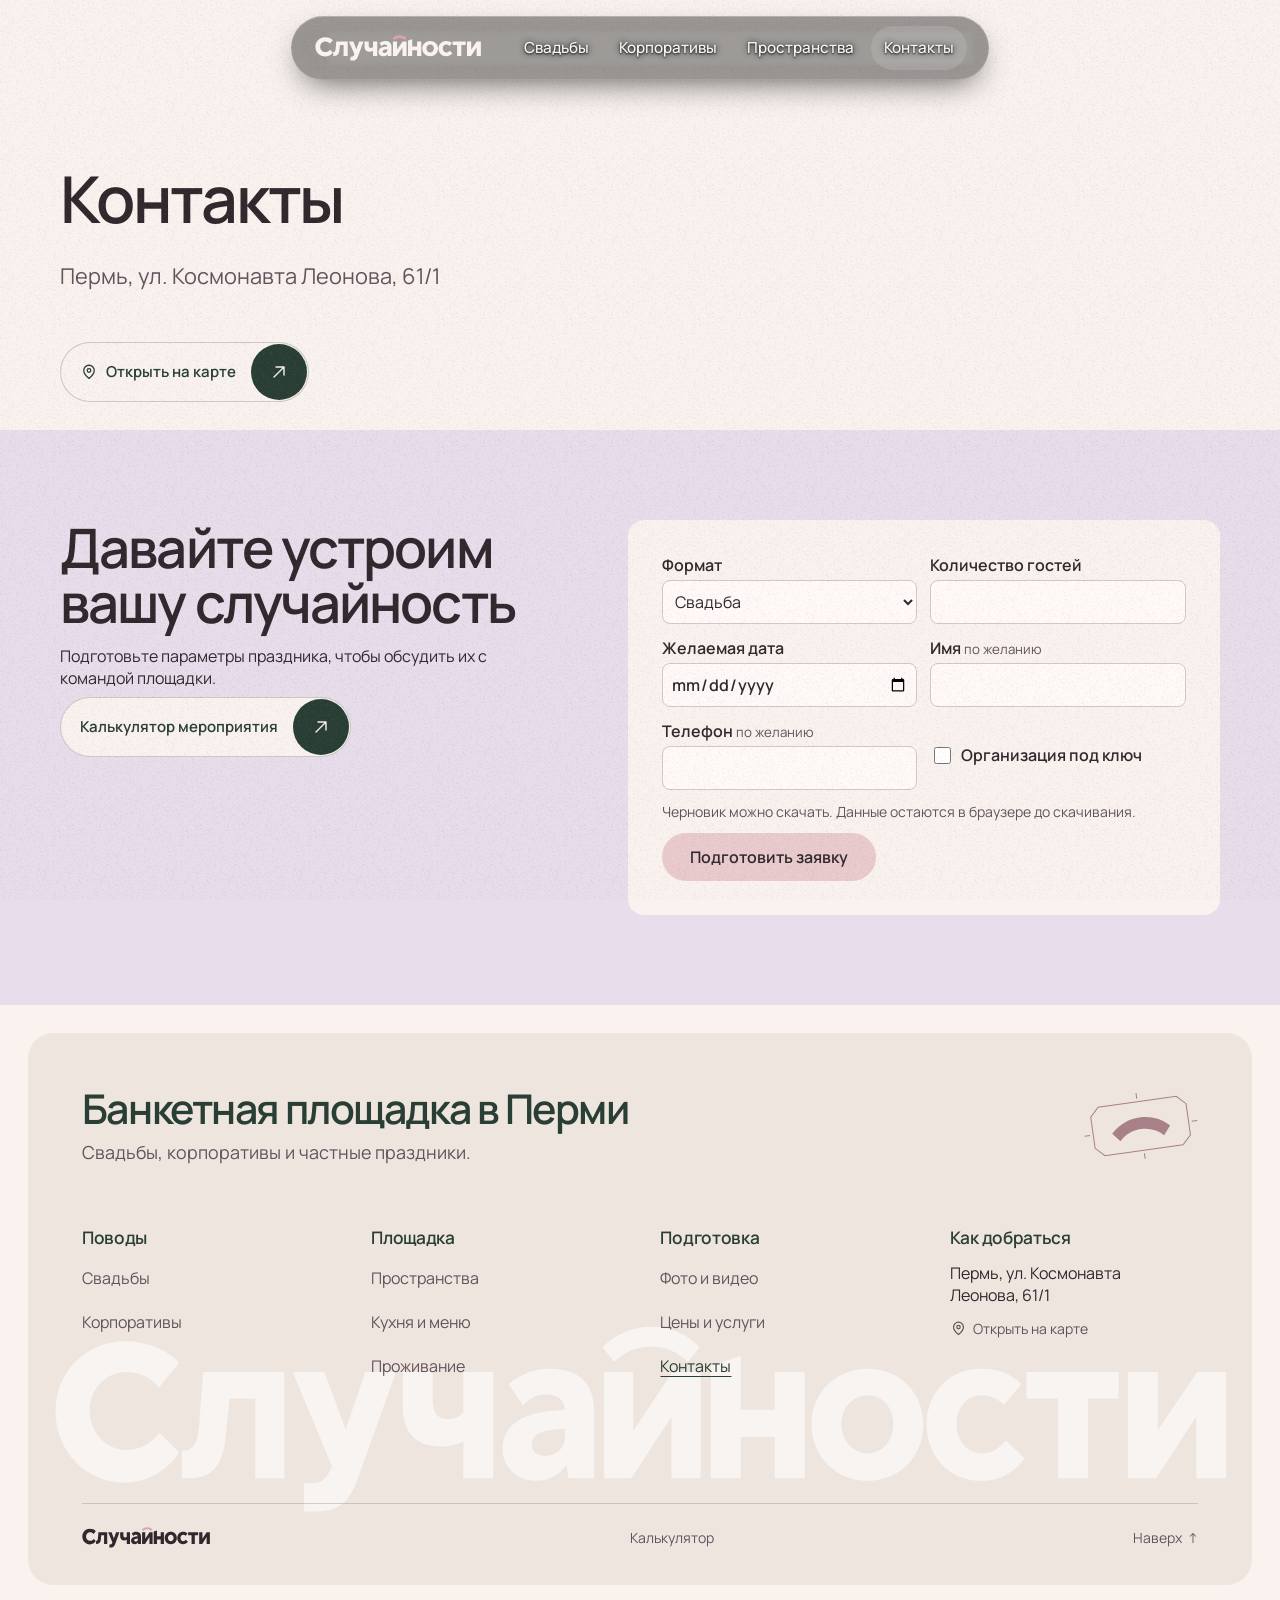
==== contacts/index.html @ 287e3097 "Give each homepage section its own graphic detail" ====
<!doctype html>
<html lang="ru">
<head>
  <meta charset="utf-8">
  <meta name="viewport" content="width=device-width, initial-scale=1">
  <meta name="theme-color" content="#30282d">
  <meta name="robots" content="noindex">
  <meta name="description" content="Адрес банкетной площадки Случайности и параметры заявки.">
  <title>Контакты · Случайности</title>

  <link rel="stylesheet" href="../prototype/site-effects.css">
  <link rel="preload" href="../prototype/fonts/manrope-cyrillic.woff2" as="font" type="font/woff2" crossorigin>
  <link rel="stylesheet" href="../prototype/fonts/fonts.css?v=2">
  <link rel="stylesheet" href="../prototype/site.css?v=15">

  <script src="../prototype/site.js?v=8" defer></script>


</head>
<body id="top">
  <div class="site-grain" aria-hidden="true"></div>
  <svg class="glass-definition" width="0" height="0" aria-hidden="true" focusable="false">
    <filter id="de-liquid" x="0" y="0" width="100%" height="100%" color-interpolation-filters="sRGB">
      <feImage id="liquid-map" x="0" y="0" width="100%" height="100%" preserveAspectRatio="none" result="map"/>
      <feDisplacementMap in="SourceGraphic" in2="map" scale="32" xChannelSelector="R" yChannelSelector="G"/>
    </filter>
  </svg>

  <a class="skip" href="#main">К содержанию</a>
  <header class="site-header" data-light>
    <div class="nav-pill">
      <div class="nav-glass glass glass-nav" aria-hidden="true"></div>
      <a class="nav-logo" href="../" aria-label="Случайности, главная">
        <img src="../prototype/wordmark-light.svg" width="1376" height="222" alt="">
      </a>
      <nav class="nav-links" aria-label="Основное меню">
        <a class="nav-item" style="--i:0" href="../weddings/">Свадьбы</a>
<a class="nav-item" style="--i:1" href="../corporate/">Корпоративы</a>
<a class="nav-item" style="--i:2" href="../spaces/">Пространства</a>
<a class="nav-item" style="--i:3" href="../contacts/" aria-current="page">Контакты</a>
      </nav>
      <button class="nav-burger" type="button" aria-label="Открыть меню" aria-haspopup="dialog" aria-controls="mobile-menu" aria-expanded="false"><span></span><span></span></button>
    </div>
  </header>
  <dialog class="nav-dialog" id="mobile-menu" aria-label="Меню">
    <div class="dialog-header">
      <a href="../" aria-label="Случайности, главная"><img src="../prototype/wordmark-light.svg" width="1376" height="222" alt=""></a>
      <button class="icon-button" type="button" data-close autofocus aria-label="Закрыть меню"><svg viewBox="0 0 24 24" aria-hidden="true"><path d="m6 6 12 12M18 6 6 18"/></svg></button>
    </div>
    <nav aria-label="Все страницы">
      <a href="../weddings/" class="dialog-link" style="--i:0"><span class="dialog-index" aria-hidden="true">01</span><span>Свадьбы</span><svg viewBox="0 0 16 16" fill="none" stroke="currentColor" stroke-width="1.4" stroke-linecap="round" stroke-linejoin="round" aria-hidden="true" focusable="false"><path d="M3 13 13 3M5 3h8v8"/></svg></a>
<a href="../corporate/" class="dialog-link" style="--i:1"><span class="dialog-index" aria-hidden="true">02</span><span>Корпоративы</span><svg viewBox="0 0 16 16" fill="none" stroke="currentColor" stroke-width="1.4" stroke-linecap="round" stroke-linejoin="round" aria-hidden="true" focusable="false"><path d="M3 13 13 3M5 3h8v8"/></svg></a>
<a href="../spaces/" class="dialog-link" style="--i:2"><span class="dialog-index" aria-hidden="true">03</span><span>Пространства</span><svg viewBox="0 0 16 16" fill="none" stroke="currentColor" stroke-width="1.4" stroke-linecap="round" stroke-linejoin="round" aria-hidden="true" focusable="false"><path d="M3 13 13 3M5 3h8v8"/></svg></a>
<a href="../menu/" class="dialog-link" style="--i:3"><span class="dialog-index" aria-hidden="true">04</span><span>Кухня и меню</span><svg viewBox="0 0 16 16" fill="none" stroke="currentColor" stroke-width="1.4" stroke-linecap="round" stroke-linejoin="round" aria-hidden="true" focusable="false"><path d="M3 13 13 3M5 3h8v8"/></svg></a>
<a href="../gallery/" class="dialog-link" style="--i:4"><span class="dialog-index" aria-hidden="true">05</span><span>Фото и видео</span><svg viewBox="0 0 16 16" fill="none" stroke="currentColor" stroke-width="1.4" stroke-linecap="round" stroke-linejoin="round" aria-hidden="true" focusable="false"><path d="M3 13 13 3M5 3h8v8"/></svg></a>
<a href="../stay/" class="dialog-link" style="--i:5"><span class="dialog-index" aria-hidden="true">06</span><span>Проживание</span><svg viewBox="0 0 16 16" fill="none" stroke="currentColor" stroke-width="1.4" stroke-linecap="round" stroke-linejoin="round" aria-hidden="true" focusable="false"><path d="M3 13 13 3M5 3h8v8"/></svg></a>
<a href="../prices/" class="dialog-link" style="--i:6"><span class="dialog-index" aria-hidden="true">07</span><span>Цены и услуги</span><svg viewBox="0 0 16 16" fill="none" stroke="currentColor" stroke-width="1.4" stroke-linecap="round" stroke-linejoin="round" aria-hidden="true" focusable="false"><path d="M3 13 13 3M5 3h8v8"/></svg></a>
<a href="../contacts/" class="dialog-link" style="--i:7" aria-current="page"><span class="dialog-index" aria-hidden="true">08</span><span>Контакты</span><svg viewBox="0 0 16 16" fill="none" stroke="currentColor" stroke-width="1.4" stroke-linecap="round" stroke-linejoin="round" aria-hidden="true" focusable="false"><path d="M3 13 13 3M5 3h8v8"/></svg></a>
    </nav>
    <div class="dialog-bottom">
      <address>Пермь, ул. Космонавта Леонова, 61/1</address>
      <a class="primary plain-button" href="https://yandex.ru/maps/?text=%D0%9F%D0%B5%D1%80%D0%BC%D1%8C%2C%20%D1%83%D0%BB.%20%D0%9A%D0%BE%D1%81%D0%BC%D0%BE%D0%BD%D0%B0%D0%B2%D1%82%D0%B0%20%D0%9B%D0%B5%D0%BE%D0%BD%D0%BE%D0%B2%D0%B0%2C%2061%2F1" target="_blank" rel="noopener"><svg viewBox="0 0 24 24" fill="none" stroke="currentColor" stroke-width="1.7" stroke-linejoin="round" aria-hidden="true" focusable="false"><path d="M19 10c0 5-7 10.5-7 10.5S5 15 5 10a7 7 0 1 1 14 0Z"/><circle cx="12" cy="10" r="2.4"/></svg> Открыть на карте</a>
    </div>
  </dialog>
  <main id="main"><section class="page-intro frame section"><div><h1>Контакты</h1><p>Пермь, ул. Космонавта Леонова, 61/1</p></div></section><section class="frame contact-map" aria-label="Адрес на карте"><a class="map-link sweep-control" href="https://yandex.ru/maps/?text=%D0%9F%D0%B5%D1%80%D0%BC%D1%8C%2C%20%D1%83%D0%BB.%20%D0%9A%D0%BE%D1%81%D0%BC%D0%BE%D0%BD%D0%B0%D0%B2%D1%82%D0%B0%20%D0%9B%D0%B5%D0%BE%D0%BD%D0%BE%D0%B2%D0%B0%2C%2061%2F1" target="_blank" rel="noopener">
    <svg viewBox="0 0 24 24" fill="none" stroke="currentColor" stroke-width="1.7" stroke-linejoin="round" aria-hidden="true" focusable="false"><path d="M19 10c0 5-7 10.5-7 10.5S5 15 5 10a7 7 0 1 1 14 0Z"/><circle cx="12" cy="10" r="2.4"/></svg>
    <span class="sweep-label">Открыть на карте</span><span class="sweep-arrow" aria-hidden="true"><svg viewBox="0 0 16 16" fill="none" stroke="currentColor" stroke-width="1.4" stroke-linecap="round" stroke-linejoin="round" aria-hidden="true" focusable="false"><path d="M3 13 13 3M5 3h8v8"/></svg></span>
  </a></section><section class="request-section" id="request" aria-labelledby="request-title">

    <div class="frame section request-layout">
      <div><h2 id="request-title">Давайте устроим вашу случайность</h2>
        <p>Подготовьте параметры праздника, чтобы обсудить их с командой площадки.</p>
        <a class="text-link sweep-action sweep-control" href="../#event-calculator"><span class="sweep-label">Калькулятор мероприятия</span><span class="sweep-arrow" aria-hidden="true"><svg viewBox="0 0 16 16" fill="none" stroke="currentColor" stroke-width="1.4" stroke-linecap="round" stroke-linejoin="round" aria-hidden="true" focusable="false"><path d="M3 13 13 3M5 3h8v8"/></svg></span></a>
      </div>
      <form class="request-form" data-request>

        <fieldset disabled>
        <div class="request-fields">
          <div><label for="request-event">Формат</label><select id="request-event" name="event"><option value="wedding">Свадьба</option><option value="corporate">Корпоратив</option><option value="birthday">День рождения</option><option value="other">Другое событие</option></select></div>
          <label>Количество гостей<input name="guests" type="number" inputmode="numeric" min="1" max="150" required></label>
          <label>Желаемая дата<input name="date" type="date"></label>
          <label>Имя <small>по желанию</small><input name="contact" autocomplete="given-name" maxlength="80"></label>
          <label>Телефон <small>по желанию</small><input name="phone" type="tel" autocomplete="tel" maxlength="28"></label>
          <label class="request-check"><input type="checkbox" name="fullService">Организация под ключ</label>
        </div>
        <p class="form-note">Черновик можно скачать. Данные остаются в браузере до скачивания.</p>
        <button class="primary plain-button" type="submit">Подготовить заявку</button>
        </fieldset>
        <noscript><p class="form-note">Для подготовки черновика включите JavaScript.</p></noscript>
        <div class="request-result" data-request-result hidden>
          <p role="status" data-request-status></p>
          <a class="text-link" data-request-download download="sluchaynosti-request.txt">Скачать черновик</a>
        </div>
      </form>
    </div>
  </section></main>
  <footer class="site-footer">
    <div class="footer-panel">
      <div class="footer-intro">
        <p>Банкетная площадка в Перми</p>
        <p>Свадьбы, корпоративы и частные праздники.</p>
        <svg class="footer-imprint" viewBox="0 0 146 86" fill="none" aria-hidden="true" focusable="false"><path d="M12 46V23l11-11h100l11 11v40l-11 11H23L12 63V46ZM1 46h7m130 0h7M73 1v7m0 70v7" stroke="currentColor" stroke-width="1.3"/><g transform="translate(36 32) scale(.65)"><path fill="currentColor" d="M0 24C16 8 36 0 57 0c22 0 42 8 57 24l-14 17c-12-12-27-18-43-18-17 0-31 6-43 18Z"/></g></svg>
      </div>
      <nav class="footer-columns" aria-label="Разделы сайта и адрес площадки">
          <div class="footer-group">
            <h2>Поводы</h2>
            <ul><li><a class="footer-link" href="../weddings/">Свадьбы</a></li><li><a class="footer-link" href="../corporate/">Корпоративы</a></li></ul>
          </div>
<div class="footer-group">
            <h2>Площадка</h2>
            <ul><li><a class="footer-link" href="../spaces/">Пространства</a></li><li><a class="footer-link" href="../menu/">Кухня и меню</a></li><li><a class="footer-link" href="../stay/">Проживание</a></li></ul>
          </div>
<div class="footer-group">
            <h2>Подготовка</h2>
            <ul><li><a class="footer-link" href="../gallery/">Фото и видео</a></li><li><a class="footer-link" href="../prices/">Цены и услуги</a></li><li><a class="footer-link" href="../contacts/" aria-current="page">Контакты</a></li></ul>
          </div>
        <div class="footer-group footer-visit">
          <h2>Как добраться</h2>
          <address>Пермь, ул. Космонавта Леонова, 61/1</address>
          <a class="footer-link footer-map" href="https://yandex.ru/maps/?text=%D0%9F%D0%B5%D1%80%D0%BC%D1%8C%2C%20%D1%83%D0%BB.%20%D0%9A%D0%BE%D1%81%D0%BC%D0%BE%D0%BD%D0%B0%D0%B2%D1%82%D0%B0%20%D0%9B%D0%B5%D0%BE%D0%BD%D0%BE%D0%B2%D0%B0%2C%2061%2F1" target="_blank" rel="noopener"><svg viewBox="0 0 24 24" fill="none" stroke="currentColor" stroke-width="1.7" stroke-linejoin="round" aria-hidden="true" focusable="false"><path d="M19 10c0 5-7 10.5-7 10.5S5 15 5 10a7 7 0 1 1 14 0Z"/><circle cx="12" cy="10" r="2.4"/></svg> Открыть на карте</a>
        </div>
      </nav>
      <img class="footer-watermark" src="../prototype/wordmark.svg" width="1376" height="222" alt="" loading="lazy" decoding="async">
      <div class="footer-bottom">
        <a class="footer-brand" href="../"><img src="../prototype/wordmark.svg" width="1376" height="222" alt="Случайности, главная"></a>
        <a class="footer-link" href="../#event-calculator">Калькулятор</a>
        <a class="footer-link footer-top" href="#top">Наверх <span aria-hidden="true">↑</span></a>
      </div>
    </div>
  </footer>
</body>
</html>
---- prototype/site-effects.css ----
.site-grain {
  position: fixed;
  inset: 0;
  z-index: 6;
  overflow: hidden;
  pointer-events: none;
}

.site-grain::before {
  content: "";
  position: absolute;
  inset: -10px;
  background: url(film-grain.png) repeat;
  opacity: .14;
}

@media (max-width: 680px) {
  .site-grain::before { background-size: 112px; opacity: .12; }
}

@media (prefers-reduced-motion: no-preference) {
  .site-grain::before { animation: film-grain 1.05s step-end infinite; }
}

@keyframes film-grain {
  0%, 100% { transform: translate(0, 0); }
  14% { transform: translate(-7px, 3px); }
  28% { transform: translate(4px, -8px); }
  42% { transform: translate(9px, 5px); }
  57% { transform: translate(-3px, -5px); }
  71% { transform: translate(5px, 9px); }
  85% { transform: translate(-8px, -4px); }
}

/* The DIGITAL EVENTS navigation glass uses an independent backdrop layer. */
:root {
  --de-void: #0a0a0b;
  --de-white: #f5f5f2;
  --de-line: rgba(255, 255, 255, .08);
}

.glass-definition { position: absolute; }

.glass {
  isolation: isolate;
  background: color-mix(in srgb, var(--de-white) 6%, transparent);
  -webkit-backdrop-filter: blur(10px) saturate(1.4) brightness(1.05);
  backdrop-filter: blur(10px) saturate(1.4) brightness(1.05);
  box-shadow:
    inset 0 1px 0 color-mix(in srgb, var(--de-white) 22%, transparent),
    inset 0 -1px 0 color-mix(in srgb, var(--de-white) 6%, transparent),
    inset 0 0 0 1px var(--de-line),
    inset 0 0 24px color-mix(in srgb, var(--de-white) 4%, transparent),
    0 12px 32px -12px color-mix(in srgb, var(--de-void) 70%, transparent);
}

.glass-svg .glass {
  background: color-mix(in srgb, var(--de-white) 3%, transparent);
  backdrop-filter: url(#de-liquid) blur(2px) saturate(1.4) brightness(1.05);
}

.glass.glass-nav,
.glass-svg .glass.glass-nav {
  background: color-mix(in srgb, var(--de-void) 40%, transparent);
}
---- prototype/fonts/fonts.css ----
@font-face {
  font-family: Gilroy;
  font-style: normal;
  font-weight: 600;
  font-display: swap;
  src: url('https://static.tildacdn.com/tila3337-6166-4165-a266-646364616537/Gilroy-Semibold.woff') format('woff');
}

@font-face {
  font-family: Gilroy;
  font-style: normal;
  font-weight: 700;
  font-display: swap;
  src: url('https://static.tildacdn.com/tila6263-3236-4330-a133-653061633762/Gilroy-Bold.woff') format('woff');
}

@font-face {
  font-family: Manrope;
  font-style: normal;
  font-weight: 400 800;
  font-display: swap;
  src: url(manrope-cyrillic.woff2) format('woff2');
  unicode-range: U+0301, U+0400-045F, U+0490-0491, U+04B0-04B1, U+2116;
}

@font-face {
  font-family: Manrope;
  font-style: normal;
  font-weight: 400 800;
  font-display: swap;
  src: url(manrope-latin.woff2) format('woff2');
  unicode-range: U+0000-00FF, U+0131, U+0152-0153, U+02BB-02BC, U+02C6, U+02DA, U+02DC, U+0304, U+0308, U+0329, U+2000-206F, U+20AC, U+2122, U+2191, U+2193, U+2212, U+2215, U+FEFF, U+FFFD;
}

@font-face {
  font-family: Prata;
  font-style: normal;
  font-weight: 400;
  font-display: swap;
  src: url(prata-cyrillic.woff2) format('woff2');
  unicode-range: U+0301, U+0400-045F, U+0490-0491, U+04B0-04B1, U+2116;
}

@font-face {
  font-family: Prata;
  font-style: normal;
  font-weight: 400;
  font-display: swap;
  src: url(prata-latin.woff2) format('woff2');
  unicode-range: U+0000-00FF, U+0131, U+0152-0153, U+02BB-02BC, U+02C6, U+02DA, U+02DC, U+0304, U+0308, U+0329, U+2000-206F, U+20AC, U+2122, U+2191, U+2193, U+2212, U+2215, U+FEFF, U+FFFD;
}
---- prototype/site.css ----
:root {
  color-scheme: light;
  --paper: #f9f2ee;
  --ink: #30282d;
  --sage: #3c5549;
  --sage-dark: #293e34;
  --rose: #eacbcd;
  --lilac: #ded5ec;
  --muted: #62535c;
  --line: #d4c7cb;
  --ease-out-expo: cubic-bezier(.16, 1, .3, 1);
  --frame: min(1480px, calc(100% - clamp(36px, 9.4vw, 160px)));
  --display-face: Gilroy, Manrope, "Segoe UI", sans-serif;
  font-family: Manrope, "Segoe UI", sans-serif;
  line-height: 1.38;
  color: var(--ink);
  background: var(--paper);
}

*, *::before, *::after { box-sizing: border-box; }
[hidden] { display: none !important; }
body { margin: 0; }
h1, h2, h3, p, ul, figure, dl, dd { margin: 0; }
img { display: block; max-width: 100%; }
a { color: inherit; text-underline-offset: .24em; }
button, input, select { font: inherit; }
button, a { touch-action: manipulation; }
button { color: inherit; }
:focus-visible { outline: 3px solid #795068; outline-offset: 4px; }
::selection { color: var(--ink); background: var(--lilac); }
section[id], article[id], input[id] { scroll-margin-top: 84px; }
.frame { width: var(--frame); margin-inline: auto; }
.section { padding-block: clamp(45px, 7vw, 105px); }
.skip { position: fixed; z-index: 50; inset: 12px auto auto 12px; padding: 8px 16px; background: var(--paper); transform: translateY(-200%); }
.skip:focus { transform: none; }

.site-header {
  position: fixed;
  z-index: 20;
  inset: max(16px, env(safe-area-inset-top)) 0 auto;
  display: flex;
  justify-content: center;
  pointer-events: none;
}
.nav-pill {
  position: relative;
  display: flex;
  align-items: center;
  gap: 8px;
  min-height: 64px;
  padding: 0 8px 0 24px;
  border-radius: 999px;
  color: var(--de-white);
  pointer-events: auto;
}
.nav-glass { position: absolute; inset: 0; border-radius: inherit; pointer-events: none; }
.nav-logo { position: relative; flex: none; }
.nav-logo img { width: clamp(134px, 13vw, 178px); height: auto; }
.site-header[data-light] .nav-links { text-shadow: 0 1px 2px #1d191d, 0 0 6px #1d191d; }
.site-header[data-light] .nav-pill :focus-visible { outline-color: var(--de-void); }
.nav-links { display: flex; align-items: center; gap: 4px; margin-inline: 22px 14px; position: relative; }
.nav-item { text-decoration: none; white-space: nowrap; }
.nav-links .nav-item { display: flex; align-items: center; min-height: 44px; padding-inline: 13px; border-radius: 999px; font-size: .95rem; font-weight: 550; }
.nav-links .nav-item:hover, .nav-links .nav-item[aria-current] { background: rgb(255 255 255 / .13); }
.nav-burger {
  position: relative;
  flex: none;
  display: grid;
  place-items: center;
  width: 44px;
  height: 44px;
  padding: 0;
  border: 0;
  border-radius: 50%;
  color: var(--de-white);
  background: transparent;
  cursor: pointer;
}
.nav-burger:hover { background: rgb(255 255 255 / .12); }
.nav-burger span { grid-area: 1 / 1; width: 20px; height: 1px; background: currentColor; }
.nav-burger span:first-child { transform: translateY(-4px); }
.nav-burger span:last-child { transform: translateY(4px); }
.nav-pill :focus-visible, .nav-dialog :focus-visible { outline-color: white; }
@media (min-width: 1024px) {
  .nav-pill { transition: transform 450ms var(--ease-out-expo); }
  .nav-glass { right: 0; transition: right 450ms var(--ease-out-expo); }
  .nav-item {
    transition: color 160ms ease, opacity 300ms var(--ease-out-expo), translate 450ms var(--ease-out-expo);
    transition-delay: 0s, calc(var(--i, 0) * 30ms + 120ms), calc(var(--i, 0) * 30ms + 60ms);
  }
  .nav-burger {
    position: absolute;
    right: 8px;
    top: 10px;
    opacity: 0;
    pointer-events: none;
    transition: opacity 250ms var(--ease-out-expo), transform 450ms var(--ease-out-expo);
  }
  .nav-pill[data-compact] { transform: translateX(calc(var(--cut) / 2)); }
  .nav-pill[data-compact] .nav-glass { right: var(--cut); }
  .nav-pill[data-compact] .nav-item { opacity: 0; translate: 0 -6px; pointer-events: none; transition-delay: 0s, calc(var(--i, 0) * 30ms), calc(var(--i, 0) * 30ms); }
  .nav-pill[data-compact] .nav-burger { opacity: 1; pointer-events: auto; transform: translateX(calc(-1 * var(--dx))); transition-delay: 120ms, 0s; }
}
@media (max-width: 1023px) { .nav-links { display: none; } }

.nav-dialog {
  position: fixed;
  width: min(920px, 100% - 32px);
  max-width: none;
  max-height: calc(100dvh - max(32px, env(safe-area-inset-top) + env(safe-area-inset-bottom)));
  padding: clamp(18px, 3.1vw, 40px) clamp(18px, 4.2vw, 60px);
  border: 1px solid rgb(249 242 238 / .24);
  border-radius: 24px;
  color: var(--paper);
  background: linear-gradient(145deg, #354b3e, #222f27 70%);
  overscroll-behavior: contain;
}
html:has(.nav-dialog[open]) { overflow: hidden; }
.nav-dialog::backdrop { background: rgb(16 23 18 / .62); backdrop-filter: blur(10px); }
.dialog-header { display: flex; justify-content: space-between; align-items: center; gap: 12px; }
.dialog-header a { display: grid; align-items: center; min-height: 44px; }
.dialog-header img { width: clamp(125px, 20vw, 177px); height: auto; }
.nav-dialog nav { display: grid; margin-block: clamp(14px, 2.3vw, 30px); }
.dialog-link {
  display: grid;
  grid-template-columns: 19px minmax(0, 1fr) auto;
  align-items: center;
  gap: clamp(9px, 2.4vw, 29px);
  min-height: 44px;
  padding-block: clamp(6px, 1vw, 10px);
  border-bottom: 1px solid rgb(249 242 238 / .21);
  font: 650 clamp(1.45rem, 5.4vw, 2.9rem) / 1.05 var(--display-face);
  letter-spacing: -.035em;
  text-decoration: none;
}
.dialog-index { color: var(--rose); font: 600 .75rem / 1 Manrope, sans-serif; letter-spacing: .05em; }
.dialog-link svg { width: clamp(17px, 3vw, 27px); }
.dialog-link:is(:hover, :focus-visible, [aria-current]) { color: var(--rose); }
.dialog-bottom { display: flex; flex-wrap: wrap; align-items: center; justify-content: space-between; gap: 10px 22px; }
.dialog-bottom address { color: #e9ddd7; font-size: .92rem; }
.dialog-bottom .primary { gap: 8px; }
.dialog-bottom svg { width: 16px; height: 16px; }
.icon-button, .photo-controls button { display: grid; place-items: center; width: 44px; height: 44px; border: 1px solid rgb(255 255 255 / .4); border-radius: 50%; background: transparent; cursor: pointer; }
.icon-button svg { width: 24px; height: 24px; fill: none; stroke: currentColor; stroke-width: 1.6; }
.dialog-header .icon-button:hover { background: rgb(249 242 238 / .1); }
@media (max-height: 650px) {
  .nav-dialog { padding-block: 10px; }
  .nav-dialog nav { margin-block: 5px 8px; }
  .dialog-link { padding-block: 4px; font-size: clamp(1.45rem, min(5.4vw, 6.2dvh), 2.9rem); }
  .dialog-bottom { gap: 6px 20px; }
  .dialog-bottom address { font-size: .85rem; }
}
@media (prefers-reduced-motion: no-preference) {
  .nav-dialog[open] { animation: menu-in 450ms var(--ease-out-expo) both; }
  .nav-dialog[open]::backdrop { animation: menu-backdrop-in 330ms ease-out both; }
  .nav-dialog[open] .dialog-link { animation: menu-in 470ms var(--ease-out-expo) both; animation-delay: calc(55ms + var(--i) * 38ms); }
  .nav-dialog[open] .dialog-link:focus-visible { animation: none; }
}
@keyframes menu-in { from { opacity: 0; transform: translateY(18px) scale(.985); } to { opacity: 1; transform: none; } }
@keyframes menu-backdrop-in { from { opacity: 0; } to { opacity: 1; } }

.hero {
  position: relative;
  isolation: isolate;
  display: flex;
  align-items: center;
  min-block-size: max(650px, 100svh);
  overflow: hidden;
  background: #252a21;
  color: var(--paper);
}
.hero-photo, .hero-shade { position: absolute; inset: 0; width: 100%; height: 100%; }
.hero-photo { z-index: -2; object-fit: cover; object-position: 67% center; }
.hero-shade { z-index: -1; background: linear-gradient(90deg, rgb(24 20 23 / .62), rgb(24 20 23 / .28) 45%, transparent 76%); }
.hero-content { position: relative; z-index: 1; padding-block: 130px 135px; }
.hero-flourish { display: block; width: clamp(80px, 10.3vw, 146px); margin-bottom: 14px; color: var(--rose); }
.hero-figures { position: absolute; z-index: 2; inset: auto 0 clamp(53px, 7vw, 105px); display: flex; align-items: end; justify-content: space-between; gap: 10px; pointer-events: none; }
.hero-glass { position: relative; isolation: isolate; border-radius: 18px; color: #fff; pointer-events: auto; }
.hero-glass > .glass { position: absolute; z-index: -1; inset: 0; border-radius: inherit; pointer-events: none; }
.hero-locator { display: inline-flex; align-items: center; gap: 8px; min-height: 46px; padding: 8px 14px; border-radius: 999px; font-size: .9rem; font-weight: 600; text-decoration: none; }
.hero-locator svg { width: 20px; height: 20px; }
.hero-locator:hover, .hero-capacity:hover .hero-capacity-title { text-decoration: underline; }
.hero-capacities { display: grid; grid-template-columns: repeat(2, minmax(0, 1fr)); gap: 8px; }
.hero-capacity { display: grid; align-content: space-between; gap: 9px; padding: clamp(12px, 1.4vw, 20px); text-decoration: none; text-shadow: 0 1px 5px #192119; }
.hero-capacity-title { display: flex; align-items: center; gap: 7px; font-size: clamp(.9rem, 1.1vw, 1rem); font-weight: 650; line-height: 1.12; }
.hero-capacity-title svg { flex: none; width: 22px; height: 22px; color: var(--rose); }
.hero-capacity-number { display: flex; align-items: baseline; gap: .28em; font-size: clamp(.82rem, 1.05vw, .96rem); white-space: nowrap; }
.hero-capacity strong { font: 700 clamp(2.25rem, 3.1vw, 3.4rem)/.9 var(--display-face); font-variant-numeric: tabular-nums; }
h1, h2, h3 { font-family: var(--display-face); font-weight: 600; }
.hero h1, .page-intro h1 {
  font-size: clamp(2.35rem, 5.05vw, 5.75rem);
  line-height: 1.02;
  letter-spacing: -.035em;
}
.hero h1 { font-weight: 700; line-height: .98; }
.hero h1 span { display: block; }
.hero-content p { margin-top: clamp(10px, 1.6vw, 22px); font-size: clamp(.98rem, 1.5vw, 1.35rem); line-height: 1.29; }
.page-intro p { margin-top: clamp(14px, 2.5vw, 30px); font-size: clamp(1.05rem, 1.7vw, 1.5rem); line-height: 1.32; }
.actions { display: flex; flex-wrap: wrap; align-items: center; gap: 10px 18px; margin-top: clamp(18px, 3vw, 37px); }
.hero-date-link { display: none; }
.primary, .secondary {
  display: inline-flex;
  align-items: center;
  justify-content: center;
  min-height: 48px;
  padding: 9px clamp(15px, 2.2vw, 31px);
  border: 0;
  border-radius: 999px;
  text-decoration: none;
  text-align: center;
  font-family: var(--display-face);
  font-weight: 600;
  transition: background-color .2s ease;
}
.primary { color: var(--ink); background: var(--rose); cursor: pointer; }
.primary:hover { background: #f4dbdd; }
.primary.sage { color: var(--paper); background: var(--sage); }
.primary.sage:hover { background: var(--sage-dark); }
.plain-button { transition: none; }
.secondary { border: 1px solid rgb(249 242 238 / .64); background: rgb(48 40 45 / .33); }
.secondary:hover { background: rgb(48 40 45 / .73); }
.hero :focus-visible { outline-color: var(--paper); }
.paper-edge {
  position: absolute;
  z-index: 0;
  inset-inline: 0;
  width: 100%;
  height: clamp(39px, 6vw, 100px);
  color: var(--paper);
  pointer-events: none;
}
.paper-edge path { fill: currentColor; }
.paper-edge--top { top: -1px; }
.paper-edge--bottom { bottom: -1px; }
.paper-edge--white { color: #fff; }
.feature-torn { position: relative; }
@media (prefers-reduced-motion: no-preference) {
  .hero-photo { animation: hero-arrive 3.8s var(--ease-out-expo) both; }
  .hero h1, .hero-content .actions { animation: hero-copy .9s var(--ease-out-expo) both; }
  .hero-content .actions { animation-delay: 140ms; }
  @keyframes hero-arrive { from { transform: scale(1.07); } to { transform: none; } }
  @keyframes hero-copy { from { opacity: .4; transform: translateY(19px); } to { opacity: 1; transform: none; } }
}

h2 { max-width: 22ch; font-size: clamp(2rem, 4.25vw, 4.65rem); line-height: 1.02; letter-spacing: -.035em; text-wrap: balance; }
h3 { font-size: clamp(1.15rem, 2vw, 1.55rem); line-height: 1.1; }
.section-intro { display: flex; flex-wrap: wrap; align-items: end; justify-content: space-between; gap: 16px 28px; margin-bottom: clamp(22px, 4vw, 52px); }
.text-link { display: inline-flex; align-items: center; min-height: 44px; font-weight: 600; text-decoration-color: color-mix(in srgb, currentColor 50%, transparent); }
.text-link:hover { text-decoration-color: currentColor; }
.location { background: #fff; }
.location-heading { display: grid; grid-template-columns: minmax(0, 1.55fr) minmax(0, 1fr); align-items: end; gap: 15px 34px; margin-bottom: clamp(26px, 4.2vw, 62px); }
.location-heading h2 { max-width: none; color: var(--sage-dark); font-size: clamp(2.7rem, 6.1vw, 6.4rem); line-height: .99; }
.location-heading h2 span { display: block; }
.location-heading p { max-width: 32ch; padding-bottom: .25em; font-size: clamp(1.05rem, 1.75vw, 1.42rem); color: var(--muted); }
.location-view { position: relative; isolation: isolate; margin-bottom: clamp(10px, 1.3vw, 19px); }
.location-press {
  position: absolute;
  right: clamp(15px, 3.5vw, 50px);
  bottom: clamp(-22px, -1.4vw, -9px);
  display: grid;
  place-items: center;
  width: clamp(68px, 10.5vw, 154px);
  aspect-ratio: .8;
  border: 1px solid #ded5c3;
  border-radius: 2px 2px 16px 2px;
  background: #f8f1e4;
  box-shadow: 0 7px 19px rgb(34 48 32 / .23);
  rotate: 9deg;
  pointer-events: none;
}
.pressed-leaf { display: block; width: 82%; }
.location-picture { position: relative; overflow: hidden; aspect-ratio: 2.35; border-radius: 16px 16px clamp(65px, 9vw, 140px) 16px; background: var(--sage-dark); }
.location-picture img { width: 100%; height: 100%; object-fit: cover; object-position: 62% center; }
.woodland-canvas { position: absolute; inset: 0; width: 100%; height: 100%; pointer-events: none; }
address { font-style: normal; }
.location-address { display: flex; flex-wrap: wrap; align-items: center; gap: 10px clamp(18px, 4vw, 60px); padding-block: clamp(20px, 3vw, 42px); border-bottom: 1px solid var(--line); }
.location-address address { color: var(--sage-dark); font-size: clamp(1.05rem, 1.75vw, 1.65rem); font-weight: 650; line-height: 1.25; }
.location-address p { flex: 1 0 auto; color: var(--muted); }
.map-link { font-weight: 600; }
.map-link > svg { flex: none; width: 18px; height: 18px; }
.spaces-intro { display: grid; grid-template-columns: minmax(0, 1.5fr) minmax(0, 1fr); align-items: end; gap: 12px 28px; margin-bottom: clamp(22px, 4vw, 52px); }
.spaces-intro p { max-width: 30ch; color: var(--muted); font-size: clamp(1rem, 1.7vw, 1.2rem); }
.space-gallery { display: grid; grid-template-columns: minmax(190px, .72fr) minmax(0, 2fr); align-items: start; gap: clamp(20px, 5vw, 74px); }
.space-tabs { display: grid; border-top: 1px solid var(--line); }
.space-tab {
  display: grid;
  grid-template-columns: minmax(0, 1fr) auto;
  gap: 4px 8px;
  width: 100%;
  min-height: 74px;
  padding: clamp(10px, 1.6vw, 21px) clamp(7px, 1.3vw, 16px);
  border: 0;
  border-bottom: 1px solid var(--line);
  text-align: left;
  background: transparent;
  cursor: pointer;
  transition: background-color 180ms ease-out, transform 140ms var(--ease-out-expo);
}
.space-tab:hover { background: #f0e8e4; }
.space-tab:active { transform: scale(.986); }
.space-tab[aria-selected="true"] { color: var(--paper); background: var(--sage); }
.space-tab-icon { grid-area: 1 / 2 / span 2; align-self: center; width: clamp(25px, 3vw, 40px); color: var(--sage); }
.space-tab[aria-selected="true"] .space-tab-icon { color: var(--rose); }
.space-tab-title { font-size: clamp(1rem, 2vw, 1.65rem); font-weight: 650; line-height: 1.12; }
.space-tab-meta { color: var(--muted); font-size: .9rem; }
.space-tab[aria-selected="true"] .space-tab-meta { color: #f0e8e4; }
.space-scenes { display: grid; isolation: isolate; min-width: 0; }
.space-scene {
  grid-area: 1 / 1;
  z-index: 1;
  min-width: 0;
  transition: opacity 220ms ease-out;
}
.space-scene[aria-hidden="true"] { z-index: 0; opacity: 0; pointer-events: none; }
.space-scene-media { position: relative; }
.space-scene-media img { width: 100%; height: auto; border-radius: 12px; }
.space-scene .space-scene-media img { aspect-ratio: 1.95; object-fit: cover; }
.space-scene-media figcaption {
  position: absolute;
  right: 11px;
  bottom: 11px;
  max-width: calc(100% - 22px);
  padding: 4px 8px;
  border-radius: 5px;
  color: var(--paper);
  background: rgb(21 25 21 / .84);
  font-size: .85rem;
  line-height: 1.35;
}
.space-scene-copy { display: flex; align-items: baseline; justify-content: space-between; gap: 5px 20px; padding-top: 12px; }
.space-scene-copy p { max-width: 49ch; color: var(--muted); }
.space-scene-copy .plain-button { flex: none; }
.space-anchor { scroll-margin-top: 84px; }

.gifts-section { background: #f3e1e2; }
.gifts-home { display: grid; grid-template-columns: minmax(0, 1fr) auto; align-items: end; gap: clamp(22px, 4vw, 52px) 28px; }
.gifts-home > .primary { grid-area: 1 / 2; justify-self: start; }
.gifts-home > .gift-gallery { grid-column: 1 / -1; margin-top: 0; }
.gifts-heading { position: relative; isolation: isolate; display: flex; align-items: center; gap: clamp(6px, 3vw, 42px); }
.gift-ribbon { display: block; flex: none; width: clamp(74px, 13vw, 188px); rotate: -13deg; }
.gift-gallery { display: grid; grid-template-columns: minmax(0, 1.3fr) minmax(0, 1fr); gap: clamp(12px, 2.4vw, 36px); margin-top: 26px; }
.gift { display: grid; grid-template-columns: 48% minmax(0, 1fr); grid-template-rows: auto auto; align-content: center; align-items: end; column-gap: clamp(12px, 2.3vw, 32px); }
.gift img { grid-row: span 2; width: 100%; height: auto; aspect-ratio: 1.18; object-fit: cover; border-radius: 12px; }
.gift:first-child { grid-row: span 2; grid-template: 1fr auto auto / minmax(0, 1fr); position: relative; isolation: isolate; min-height: 350px; overflow: hidden; padding: clamp(18px, 3vw, 42px); border-radius: 16px 25% 16px 16px; color: var(--paper); background: var(--sage-dark); }
.gift:first-child img, .gift:first-child::after { position: absolute; z-index: -2; inset: 0; width: 100%; height: 100%; border-radius: 0; }
.gift:first-child::after { content: ''; z-index: -1; background: linear-gradient(0deg, rgb(21 20 20 / .9), rgb(21 20 20 / .42) 32%, transparent 63%); }
.gift:first-child h3 { grid-row: 2; font-size: clamp(1.55rem, 3.1vw, 2.75rem); }
.gift p { margin-top: 6px; color: var(--muted); }
.gift:first-child p { grid-row: 3; color: var(--paper); }
.gift:not(:first-child) p { align-self: start; }
.fine-print { margin-top: 20px; color: var(--muted); font-size: .9rem; }
.feature-dark { color: var(--paper); background: var(--sage-dark); }
.feature-soft { background: #f0e7f3; }
.feature { display: grid; grid-template-columns: minmax(0, 1.15fr) minmax(0, .85fr); align-items: center; gap: clamp(25px, 7vw, 110px); }
.feature-image { width: 100%; aspect-ratio: 1.45; object-fit: cover; border-radius: clamp(40px, 8vw, 130px) 16px 16px 16px; }
.feature-copy p { margin-block: 18px 8px; max-width: 43ch; font-size: clamp(1rem, 1.5vw, 1.25rem); }
.reversed .feature { grid-template-columns: minmax(0, .85fr) minmax(0, 1.15fr); }
.reversed .feature-image, .reversed .feature > .space-scene-media { order: 1; }
.feature-dark :focus-visible { outline-color: var(--paper); }
.feature-film { isolation: isolate; overflow: hidden; background: #1e2522; }
.feature-film .paper-edge { z-index: 2; }
.feature-film .paper-edge--top { color: #f3e1e2; }
.feature-film .feature { display: grid; grid-template-columns: 1fr; align-items: end; min-block-size: clamp(580px, 63vw, 820px); padding-block: 115px clamp(110px, 11vw, 168px); }
.feature-film .feature-image, .feature-film::before { position: absolute; z-index: -2; inset: 0; width: 100%; height: 100%; border-radius: 0; object-position: 50% 50%; }
.feature-film::before { content: ''; z-index: -1; background: linear-gradient(90deg, rgb(13 19 15 / .82), rgb(13 19 15 / .47) 40%, transparent 70%), linear-gradient(0deg, rgb(13 19 15 / .58), transparent 36%); }
.stage-lights { position: absolute; inset: 0; z-index: -2; width: 100%; height: 100%; pointer-events: none; }
.feature-film .feature-image { z-index: -3; }
.feature-film h2 { max-width: 14ch; font-size: clamp(2.8rem, 7vw, 6rem); text-wrap: balance; }
.stage-wave { display: block; width: clamp(90px, 11vw, 160px); margin-bottom: clamp(9px, 1.4vw, 18px); color: var(--rose); }
.feature-film .feature-copy p { max-width: 39ch; }
.feature-film .feature-copy .sweep-control { margin-top: clamp(18px, 2.3vw, 34px); }
.hospitality { display: grid; grid-template-columns: clamp(46px, 6.2vw, 90px) minmax(0, 1fr) minmax(0, 1.4fr) minmax(196px, max-content); column-gap: clamp(14px, 3vw, 44px); }
.hospitality > h2 { margin-bottom: clamp(20px, 4vw, 47px); }
.hospitality > h2, .hospitality-row { grid-column: 1 / -1; }
.hospitality-row { display: grid; grid-template-columns: subgrid; align-items: center; row-gap: 5px; padding-block: clamp(14px, 2.8vw, 34px); border-top: 1px solid var(--line); }
.hospitality-row:last-child { border-bottom: 1px solid var(--line); }
.hospitality-icon { position: relative; display: grid; place-items: center; align-self: center; aspect-ratio: 1; width: 100%; color: var(--sage-dark); background: #e0e9df; border-radius: 52% 48% 47% 53%; }
.hospitality-icon::before {
  content: '';
  position: absolute;
  inset: 5px;
  border: 1px solid currentColor;
  border-radius: inherit;
  opacity: .35;
  pointer-events: none;
}
.hospitality-icon svg { width: 61%; }
#team .hospitality-icon { color: #583d62; background: var(--lilac); border-radius: 49% 51% 54% 46%; }
@media (min-width: 901px) {
  #kitchen .hospitality-icon::after {
    content: '';
    position: absolute;
    top: 100%;
    left: 50%;
    height: clamp(28px, 5.6vw, 68px);
    border-left: 1px dashed #9e9c8e;
    pointer-events: none;
  }
}
.hospitality-row h3 { font-size: clamp(1.3rem, 2.6vw, 2.3rem); text-wrap: balance; }
.hospitality-row p { max-width: 55ch; color: var(--muted); }
.hospitality-row a { justify-self: start; }
.stay-story { background: #f0e7f3; }
.stay-inner { --stay-gap: clamp(18px, 4vw, 55px); display: grid; grid-template-columns: minmax(0, 1.6fr) minmax(0, 1fr); gap: var(--stay-gap); align-items: end; }
.stay-inner h2 { grid-column: 1 / -1; max-width: none; font-size: clamp(1.7rem, 5.6vw, 5.6rem); }
.stay-inner h2 span { display: block; }
.stay-picture { overflow: hidden; border-radius: 14px 14px 30% 14px; }
.stay-picture img { width: 100%; aspect-ratio: 1.72; object-fit: cover; }
.stay-details { padding-bottom: 8px; }
.stay-details > p:not(.stay-count) { max-width: 30ch; color: var(--muted); margin-block: 12px 8px; }
.stay-count {
  position: relative;
  isolation: isolate;
  display: grid;
  justify-items: center;
  align-content: center;
  width: clamp(110px, 13vw, 170px);
  aspect-ratio: .83;
  margin: 0 0 20px calc(-1 * var(--stay-gap) - 18px);
  padding-top: 15px;
  border-radius: 50% 50% 14px 14px / 40% 40% 14px 14px;
  color: var(--paper);
  background: var(--sage);
  font: 600 clamp(.94rem, 1.45vw, 1.22rem) / 1 var(--display-face);
  rotate: -6deg;
}
.stay-count::before {
  content: '';
  position: absolute;
  inset: 7px;
  border: 1px solid rgb(249 242 238 / .43);
  border-radius: inherit;
}
.stay-count::after {
  content: '';
  position: absolute;
  top: 14px;
  left: calc(50% - 4px);
  width: 8px;
  aspect-ratio: 1;
  border-radius: 50%;
  background: #f0e7f3;
}
.stay-cord { position: absolute; z-index: 1; top: 18px; left: 50%; width: 57%; transform: translate(-50%, -100%); pointer-events: none; }
.stay-count strong { font-size: clamp(3.7rem, 8vw, 6rem); font-weight: 550; line-height: .85; }
.page-intro { display: grid; grid-template-columns: repeat(2, minmax(0, 1fr)); gap: clamp(24px, 6vw, 88px); align-items: center; padding-top: clamp(125px, 13vw, 200px); }
.page-intro:has(> :only-child) { display: block; padding-bottom: clamp(25px, 4vw, 55px); }
.page-intro h1 { text-wrap: balance; }
.page-intro p { max-width: 48ch; color: var(--muted); }
.page-image { width: 100%; aspect-ratio: 1.35; object-fit: cover; border-radius: 16px clamp(60px, 10vw, 155px) 16px 16px; }
.prose { max-width: 920px; }
.prose h2 { margin-bottom: 24px; }
.prose p { max-width: 65ch; margin-block: 12px; }
.prose details { padding: 15px 0; border-top: 1px solid var(--line); }
.prose summary { cursor: pointer; font-weight: 600; }
.prose details:last-of-type { margin-bottom: 18px; }
.service-list div { display: grid; grid-template-columns: minmax(105px, 1fr) 2.6fr; gap: 10px; padding: 15px 0; border-top: 1px solid var(--line); }
.service-list dt { font-weight: 650; }
.contact-map { padding-bottom: 28px; }

.gallery-filters { display: flex; flex-wrap: wrap; gap: 8px; margin-bottom: 20px; }
.gallery-filters button { min-height: 44px; padding: 7px 14px; border: 1px solid var(--line); border-radius: 999px; background: transparent; cursor: pointer; }
.gallery-filters button:hover { border-color: var(--sage); }
.gallery-filters button[aria-pressed="true"] { border-color: var(--sage); color: var(--paper); background: var(--sage); }
.photo-grid { display: grid; grid-template-columns: repeat(3, minmax(0, 1fr)); gap: 22px clamp(8px, 2vw, 26px); }
.photo-grid button { display: block; width: 100%; overflow: hidden; padding: 0; border: 0; border-radius: 14px; background: var(--sage); cursor: zoom-in; }
.photo-grid img { width: 100%; aspect-ratio: 1.35; object-fit: cover; transition: transform 480ms var(--ease-out-expo); }
.photo-grid button:hover img { transform: scale(1.055); }
.photo-grid figcaption { margin-top: 7px; color: var(--muted); }
.home-gallery .photo-grid {
  grid-template-columns: minmax(0, 1fr) minmax(0, 1.35fr) minmax(0, .85fr);
  align-items: start;
  gap: clamp(8px, 1.25vw, 18px);
  padding: clamp(13px, 3.8vw, 52px);
  background: #e4e9df;
  border-radius: 12px;
}
.home-gallery .photo-grid figure {
  position: relative;
  padding: clamp(6px, 1vw, 13px);
  background: #fff9f0;
  box-shadow: 0 5px 18px rgb(41 62 52 / .15);
}
.home-gallery .photo-grid figure:first-child { margin-top: 10%; rotate: -3deg; }
.home-gallery .photo-grid figure:nth-child(2) { z-index: 1; rotate: 1.5deg; }
.home-gallery .photo-grid figure:nth-child(2)::before,
.home-gallery .photo-grid figure:nth-child(2)::after {
  content: '';
  position: absolute;
  z-index: 1;
  width: clamp(17px, 2.6vw, 37px);
  aspect-ratio: 1;
  background: #bd8691;
  pointer-events: none;
}
.home-gallery .photo-grid figure:nth-child(2)::before { top: 0; left: 0; clip-path: polygon(0 0, 100% 0, 0 100%); }
.home-gallery .photo-grid figure:nth-child(2)::after { right: 0; bottom: 0; clip-path: polygon(100% 0, 100% 100%, 0 100%); }
.home-gallery .photo-grid figure:last-child { margin-top: 32%; rotate: 4deg; }
.home-gallery .photo-grid button { border-radius: 2px; }
.home-gallery .photo-grid figcaption { padding: 3px 2px; font-size: clamp(.77rem, 1.2vw, .94rem); line-height: 1.22; }
.home-gallery .photo-grid img { aspect-ratio: 1.1; }
.home-gallery .photo-grid figure:nth-child(2) img { aspect-ratio: 1.32; }
.photo-dialog { position: fixed; width: min(94vw, 1100px); max-width: none; max-height: 94vh; padding: 12px; border: 0; border-radius: 15px; color: var(--paper); background: var(--ink); overscroll-behavior: contain; }
.photo-dialog::backdrop { background: rgb(15 14 16 / .78); }
.photo-dialog img { margin: 0 auto; max-height: 72vh; object-fit: contain; }
.close-photo { position: absolute; top: 14px; right: 14px; background: var(--ink); }
.photo-controls { display: grid; grid-template-columns: 44px 1fr 44px; align-items: center; gap: 8px; margin-top: 8px; text-align: center; }
.photo-dialog :focus-visible { outline-color: white; }
.gallery-page { padding-top: 16px; }

.request-section { background: #e7ddeb; }
.request-layout { display: grid; grid-template-columns: minmax(0, .92fr) minmax(0, 1.08fr); gap: clamp(26px, 5vw, 76px); }
.request-layout > div > p { max-width: 44ch; margin-block: 14px 8px; }
.request-form { align-self: start; padding: clamp(17px, 3vw, 34px); border-radius: 16px; background: var(--paper); }
.request-form fieldset { min-width: 0; margin: 0; padding: 0; border: 0; }
.request-fields { display: grid; grid-template-columns: repeat(2, minmax(0, 1fr)); gap: 13px; }
.request-fields > div { min-width: 0; }
.request-fields label { min-width: 0; font-weight: 600; }
.request-fields small { color: var(--muted); font-weight: 400; }
.request-fields input:not([type="checkbox"]), .request-fields select {
  display: block;
  width: 100%;
  min-width: 0;
  min-height: 44px;
  margin-top: 4px;
  padding: 7px 8px;
  border: 1px solid var(--line);
  border-radius: 8px;
  color: var(--ink);
  background: #fffaf8;
}
.request-fields .request-check { display: flex; align-items: center; gap: 7px; }
.request-check input { width: 17px; height: 17px; flex: none; accent-color: var(--sage); }
.form-note { margin-block: 12px; color: var(--muted); font-size: .875rem; }
.request-result { margin-top: 16px; padding-top: 10px; border-top: 1px solid var(--line); }
.request-finale { position: relative; isolation: isolate; background: var(--sage-dark); color: var(--paper); }
.request-backdrop, .request-finale::before { position: absolute; inset: 0; width: 100%; height: 100%; }
.request-backdrop { z-index: -2; object-fit: cover; object-position: center 49%; }
.request-finale::before {
  content: '';
  z-index: -1;
  background: linear-gradient(180deg, rgb(23 37 29 / .89), rgb(29 47 37 / .78) 30%, rgb(29 47 37 / .32) 84%, rgb(29 47 37 / .48));
}
.request-finale .request-layout { max-width: 1260px; align-items: start; }
.request-finale h2 { font-size: clamp(2.55rem, 5.3vw, 5.3rem); text-wrap: balance; }
.request-finale .request-form { position: relative; color: var(--ink); }
.request-seal {
  position: absolute;
  top: 0;
  right: clamp(17px, 3.4vw, 49px);
  width: clamp(39px, 4.8vw, 66px);
  transform: translateY(-52%) rotate(11deg);
  filter: drop-shadow(0 2px 2px rgb(48 40 45 / .24));
  pointer-events: none;
}
.request-finale .request-form :focus-visible { outline-color: #795068; }
@media (max-width: 760px) {
  .request-backdrop, .request-finale::before { height: min(100%, clamp(435px, 115vw, 600px)); }
  .request-backdrop { object-position: 54% center; }
  .request-finale .request-layout { gap: clamp(110px, 32vw, 170px); }
  .request-finale h2 { font-size: clamp(2.05rem, 8.1vw, 3.65rem); }
  .request-finale::before { background: linear-gradient(180deg, rgb(23 37 29 / .88), rgb(29 47 37 / .75) 28%, rgb(29 47 37 / .22) 58%, var(--sage-dark)); }
}
.site-footer { padding: clamp(12px, 2.2vw, 36px); padding-bottom: max(clamp(12px, 2.2vw, 36px), env(safe-area-inset-bottom)); }
.footer-panel {
  position: relative;
  isolation: isolate;
  overflow: clip;
  padding: clamp(24px, 4.2vw, 76px) clamp(22px, 4.2vw, 76px) clamp(14px, 2vw, 34px);
  border-radius: clamp(18px, 2vw, 32px);
  background: #efe5df;
}
.footer-watermark {
  position: absolute;
  z-index: -1;
  bottom: clamp(65px, 5.5vw, 105px);
  left: 2%;
  width: 96%;
  height: auto;
  opacity: .58;
  filter: brightness(0) invert(1);
  pointer-events: none;
}
.footer-intro { position: relative; margin-bottom: clamp(34px, 5vw, 82px); padding-inline-end: clamp(65px, 14vw, 180px); }
.footer-imprint { position: absolute; top: 50%; right: 0; width: clamp(52px, 9vw, 126px); color: #91616d; opacity: .76; transform: translateY(-50%) rotate(-8deg); }
.footer-intro p:first-child { color: var(--sage-dark); font: 600 clamp(1.65rem, 3.2vw, 3.65rem)/1.05 var(--display-face); letter-spacing: -.035em; text-wrap: balance; }
.footer-intro p + p { margin-top: 10px; color: var(--muted); font-size: clamp(.98rem, 1.4vw, 1.25rem); }
.footer-columns { display: grid; grid-template-columns: repeat(4, minmax(0, 1fr)); column-gap: clamp(16px, 3.2vw, 60px); }
.footer-group h2 { margin-bottom: 10px; color: var(--sage-dark); font-size: clamp(1.06rem, 1.35vw, 1.25rem); letter-spacing: -.018em; }
.footer-group ul { padding: 0; list-style: none; }
.footer-group address { max-width: 23ch; margin-top: 16px; }
.footer-link { display: inline-flex; align-items: center; gap: 6px; min-height: 44px; color: var(--muted); text-decoration-color: transparent; }
.footer-link:hover, .footer-link:focus-visible, .footer-link[aria-current] { color: var(--sage-dark); text-decoration-color: currentColor; }
.footer-map svg { flex: none; width: 17px; height: 17px; }
.footer-map { font-size: .875rem; }
.footer-bottom { display: flex; flex-wrap: wrap; align-items: center; justify-content: space-between; gap: 4px 16px; margin-top: clamp(40px, 9vw, 150px); padding-top: 11px; border-top: 1px solid rgb(98 83 92 / .25); }
.footer-brand { display: inline-flex; align-items: center; min-height: 44px; }
.footer-brand img { width: clamp(112px, 10vw, 156px); height: auto; }
.footer-bottom .footer-link { font-size: .875rem; }

@media (max-width: 760px) {
  .footer-columns { grid-template-columns: repeat(2, minmax(0, 1fr)); row-gap: 25px; }
  .footer-watermark { position: static; width: 100%; max-width: 400px; margin: 26px auto 22px; opacity: .5; }
  .footer-bottom { margin-top: 0; }
}

@media (max-width: 760px) {
  .hero { min-block-size: max(640px, 100svh); align-items: end; }
  .hero-content { padding-block: 102px 160px; }
  .hero-flourish { margin-bottom: 8px; }
  .hero-figures { bottom: 48px; }
  .hero-capacities { gap: 5px; }
  .hero-capacity { gap: 7px; padding: 9px clamp(8px, 2.6vw, 16px); border-radius: 12px; }
  .hero-capacity-title { gap: 4px; font-size: clamp(.69rem, 2.75vw, .9rem); }
  .hero-capacity-title svg { width: 15px; height: 15px; }
  .hero-capacity-number { font-size: clamp(.65rem, 2.55vw, .84rem); }
  .hero-capacity strong { font-size: clamp(1.6rem, 5vw, 2.4rem); }
  .hero-photo { object-position: 77% center; }
  .hero-shade { background: linear-gradient(0deg, rgb(24 20 23 / .9), rgb(24 20 23 / .56) 41%, transparent 77%); }
  .hero h1 { font-size: clamp(1.5rem, 7.1vw, 3.3rem); }
  .hero .actions { flex-direction: column; align-items: flex-start; gap: 2px; }
  .hero .actions .hero-date-button { display: none; }
  .hero-date-link { display: inline-flex; align-items: center; min-height: 44px; font-family: var(--display-face); font-size: .9375rem; font-weight: 600; text-decoration-color: var(--rose); }
  .hero-date-link:hover { color: var(--rose); }
  .hero .primary, .hero .secondary { padding-inline: 12px; font-size: .86rem; }
  .spaces-intro, .space-gallery, .feature, .reversed .feature, .page-intro, .request-layout { grid-template-columns: minmax(0, 1fr); }
  .location-heading { grid-template-columns: minmax(0, 1fr); }
  .location-heading h2 { font-size: clamp(2.5rem, 10vw, 4.8rem); }
  .location-picture { aspect-ratio: 1.22; }
  .space-tabs { grid-template-columns: repeat(3, minmax(0, 1fr)); }
  .space-tab { grid-template-columns: minmax(0, 1fr); min-height: 88px; align-content: start; }
  .space-tab-icon { grid-area: auto; width: 25px; }
  .space-tab:not(:last-child) { border-inline-end: 1px solid var(--line); }
  .space-tab-meta { font-size: .8rem; }
  .space-tab-meta span { display: block; }
  .space-scene .space-scene-media img { aspect-ratio: 1.32; }
  .space-scene-copy { flex-direction: column; }
  .feature-image, .feature > .space-scene-media { order: 1; }
  .gifts-home { grid-template-columns: minmax(0, 1fr); gap: 22px; }
  .gifts-heading { display: block; isolation: auto; }
  .gift-ribbon { position: absolute; z-index: 2; width: clamp(65px, 19vw, 112px); right: -4px; top: calc(100% + 2px); pointer-events: none; }
  .gifts-home > .primary { grid-area: auto; }
  .gift-gallery { grid-template-columns: repeat(2, minmax(0, 1fr)); align-items: start; gap: 24px clamp(12px, 3.5vw, 24px); }
  .gift, .gift:first-child { display: block; }
  .gift:first-child { grid-column: 1 / -1; grid-row: auto; min-height: 0; padding: 0; border-radius: 0; color: var(--ink); background: transparent; }
  .gift:first-child::after { content: none; }
  .gift img, .gift:first-child img { position: static; width: 100%; height: auto; aspect-ratio: 1.28; border-radius: 10px; }
  .gift:first-child img { aspect-ratio: 1.72; border-radius: 12px 24% 12px 12px; }
  .gift h3 { margin-top: 10px; font-size: clamp(1rem, 4.1vw, 1.4rem); line-height: 1.13; }
  .gift:first-child h3 { font-size: clamp(1.4rem, 5.8vw, 2rem); }
  .gift p, .gift:first-child p { color: var(--muted); font-size: .93rem; line-height: 1.35; }
  .feature-film .feature-image { object-position: 74% center; }
  .feature-film::before { background: linear-gradient(0deg, #131a16 2%, rgb(19 26 22 / .8) 45%, transparent 88%); }
  .feature-film h2 { max-width: 16ch; font-size: clamp(1.9rem, 9.4vw, 3.75rem); }
  .stay-inner { grid-template-columns: minmax(0, 1fr); row-gap: 0; }
  .stay-inner h2 { font-size: clamp(1.2rem, 6.15vw, 3rem); }
  .stay-picture { margin-top: var(--stay-gap); }
  .stay-count { margin: -29px 0 16px 15px; }
  .photo-grid { grid-template-columns: repeat(2, minmax(0, 1fr)); }
  .home-gallery .photo-grid { grid-template-columns: repeat(2, minmax(0, 1fr)); }
  .home-gallery .photo-grid figure:first-child { grid-column: span 2; margin-top: 0; rotate: -1.4deg; }
  .home-gallery .photo-grid figure:first-child img { aspect-ratio: 1.64; }
  .home-gallery .photo-grid figure:last-child { margin-top: 8%; }
}
@media (max-width: 900px) {
  .hospitality { grid-template-columns: 46px minmax(0, 1fr); }
  .hospitality-row > :nth-child(n + 2) { grid-column: 2; }
}
@media (max-width: 420px) { .request-fields { grid-template-columns: minmax(0, 1fr); } }

.sweep-control:is(.primary, .secondary, .map-link, .sweep-action) {
  --sweep-fill: var(--paper);
  --sweep-base: var(--rose);
  --sweep-ink: var(--ink);
  --sweep-accent: var(--sage-dark);
  --sweep-height: 60px;
  --sweep-inset: 2px;
  --sweep-arrow-width: calc(var(--sweep-height) - 2 * var(--sweep-inset));
  --sweep-ease: cubic-bezier(.84, -.01, .25, .99);
  position: relative;
  isolation: isolate;
  display: inline-flex;
  align-items: center;
  gap: 8px;
  min-height: var(--sweep-height);
  max-width: 100%;
  padding: 9px calc(var(--sweep-arrow-width) + 17px) 9px 20px;
  border: 0;
  border-radius: 999px;
  color: var(--sweep-ink);
  background: var(--sweep-base);
  text-decoration: none;
  text-align: start;
  font-family: var(--display-face);
  font-size: .9375rem;
  font-weight: 600;
  transition: scale 160ms var(--ease-out-expo);
}
.sweep-control:is(.secondary, .map-link, .sweep-action) {
  --sweep-fill: var(--sage-dark);
  --sweep-base: var(--paper);
  --sweep-ink: var(--sage-dark);
  --sweep-accent: var(--paper);
  box-shadow: inset 0 0 0 1px rgb(60 85 73 / .25);
}
.sweep-control.primary.sage {
  --sweep-base: var(--sage-dark);
  --sweep-ink: var(--paper);
  --sweep-fill: var(--rose);
  --sweep-accent: var(--ink);
}
.sweep-control::before, .sweep-arrow {
  position: absolute;
  inset: var(--sweep-inset) var(--sweep-inset) var(--sweep-inset) auto;
  width: var(--sweep-arrow-width);
  pointer-events: none;
}
.sweep-control::before {
  content: '';
  z-index: -1;
  border-radius: 999px;
  background: var(--sweep-fill);
  transition: width 700ms var(--sweep-ease);
}
.sweep-arrow { display: grid; place-items: center; color: var(--sweep-accent); }
.sweep-arrow svg { width: 16px; height: 16px; transition: rotate 450ms var(--sweep-ease); }
.sweep-label, .sweep-control > svg { transition: color 220ms ease; }
.sweep-control:where(:focus-visible, :active):not(:disabled)::before { width: calc(100% - 2 * var(--sweep-inset)); }
.sweep-control:where(:focus-visible, :active):not(:disabled) :is(.sweep-label, svg) { color: var(--sweep-accent); }
.sweep-control:where(:focus-visible, :active):not(:disabled) .sweep-arrow svg { rotate: 45deg; }
@media (hover: hover) and (pointer: fine) {
  .sweep-control:hover:not(:disabled)::before { width: calc(100% - 2 * var(--sweep-inset)); }
  .sweep-control:hover:not(:disabled) :is(.sweep-label, svg) { color: var(--sweep-accent); transition-delay: 180ms; }
  .sweep-control:hover:not(:disabled) .sweep-arrow svg { rotate: 45deg; }
}
.sweep-control:active:not(:disabled) { scale: .98; }
@media (max-width: 760px) {
  .sweep-control:is(.primary, .secondary, .map-link, .sweep-action) { --sweep-height: 54px; }
}
@media (prefers-reduced-motion: reduce) {
  *, *::before, *::after { animation-duration: .01ms !important; transition-duration: .01ms !important; transition-delay: 0s !important; }
}
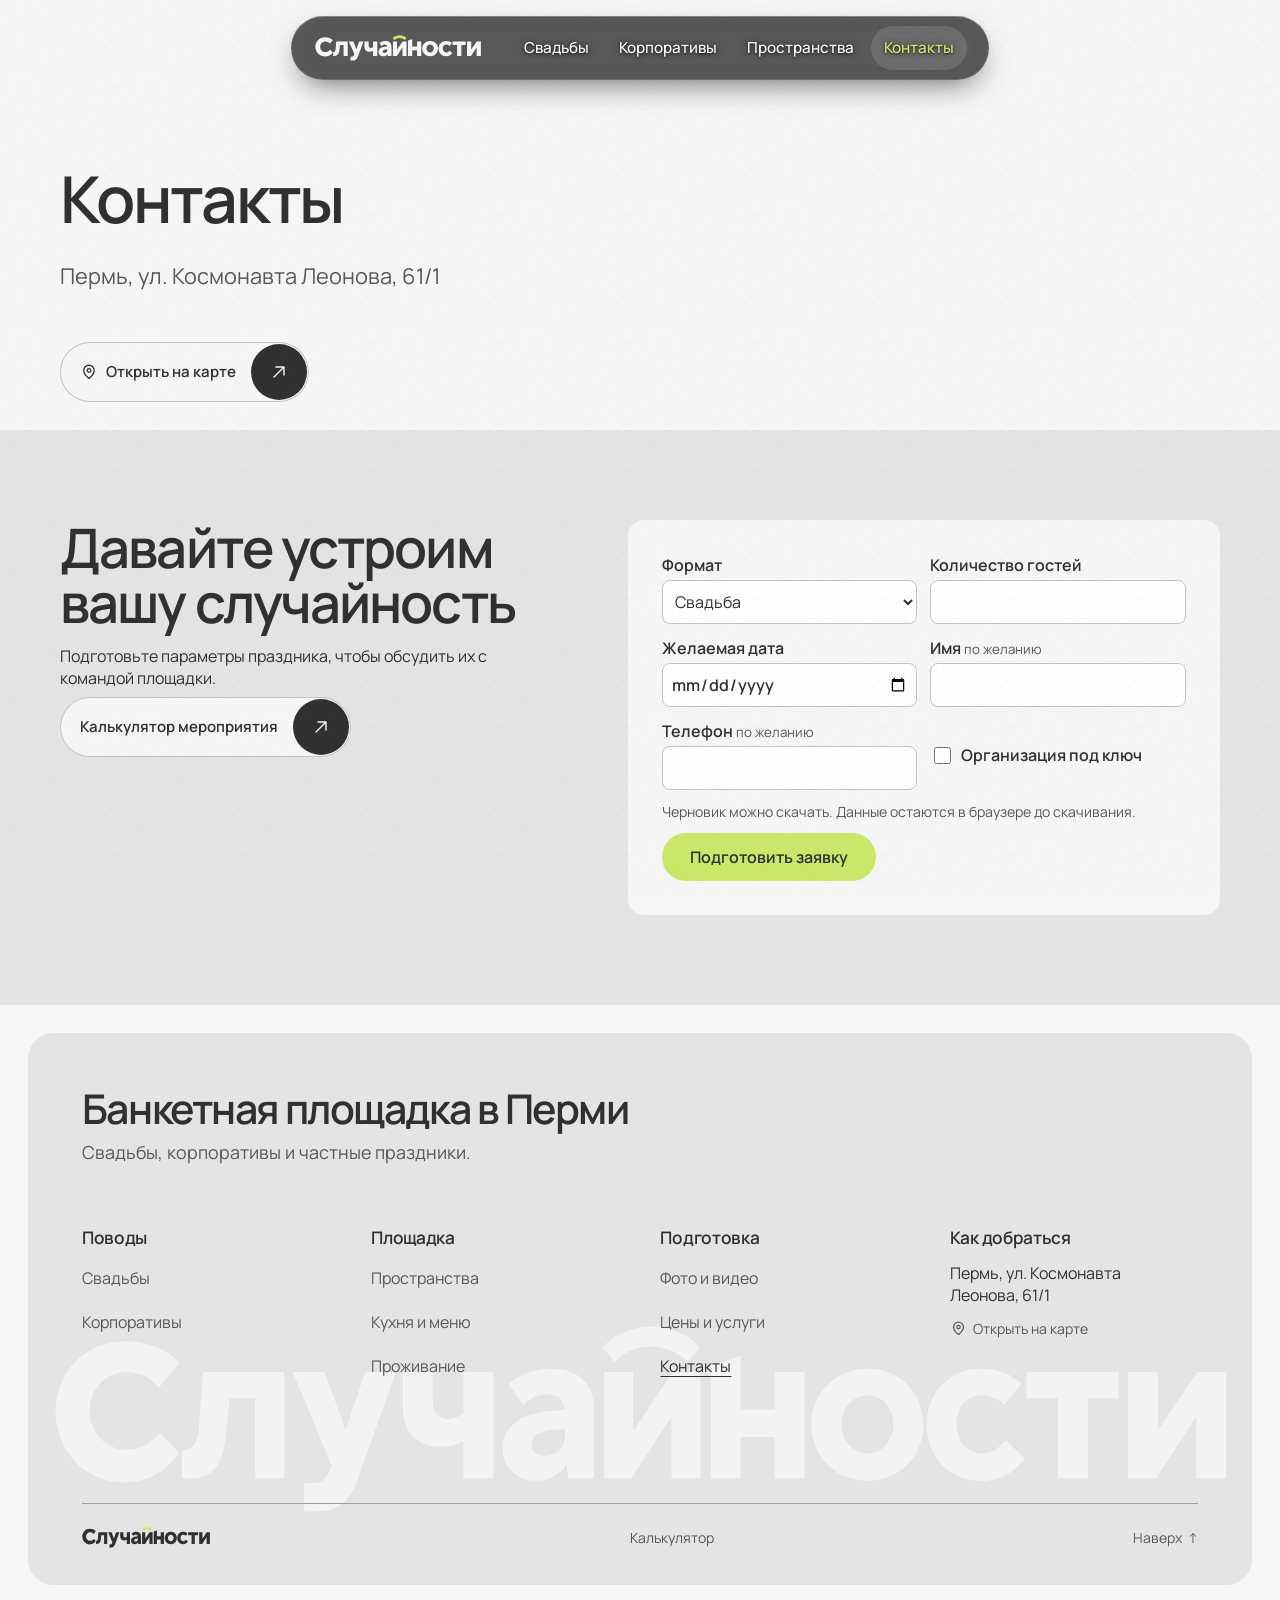
==== commit 4263d95d: "Apply Eleviq palette and restore original image assets" ====
--- a/contacts/index.html
+++ b/contacts/index.html
@@ -3,15 +3,15 @@
 <head>
   <meta charset="utf-8">
   <meta name="viewport" content="width=device-width, initial-scale=1">
-  <meta name="theme-color" content="#30282d">
+  <meta name="theme-color" content="#303030">
   <meta name="robots" content="noindex">
   <meta name="description" content="Адрес банкетной площадки Случайности и параметры заявки.">
   <title>Контакты · Случайности</title>
 
-  <link rel="stylesheet" href="../prototype/site-effects.css">
+  <link rel="stylesheet" href="../prototype/site-effects.css?v=2">
   <link rel="preload" href="../prototype/fonts/manrope-cyrillic.woff2" as="font" type="font/woff2" crossorigin>
   <link rel="stylesheet" href="../prototype/fonts/fonts.css?v=2">
-  <link rel="stylesheet" href="../prototype/site.css?v=15">
+  <link rel="stylesheet" href="../prototype/site.css?v=16">
 
   <script src="../prototype/site.js?v=8" defer></script>
 
@@ -31,7 +31,7 @@
     <div class="nav-pill">
       <div class="nav-glass glass glass-nav" aria-hidden="true"></div>
       <a class="nav-logo" href="../" aria-label="Случайности, главная">
-        <img src="../prototype/wordmark-light.svg" width="1376" height="222" alt="">
+        <img src="../prototype/wordmark-light.svg?v=2" width="1376" height="222" alt="">
       </a>
       <nav class="nav-links" aria-label="Основное меню">
         <a class="nav-item" style="--i:0" href="../weddings/">Свадьбы</a>
@@ -44,7 +44,7 @@
   </header>
   <dialog class="nav-dialog" id="mobile-menu" aria-label="Меню">
     <div class="dialog-header">
-      <a href="../" aria-label="Случайности, главная"><img src="../prototype/wordmark-light.svg" width="1376" height="222" alt=""></a>
+      <a href="../" aria-label="Случайности, главная"><img src="../prototype/wordmark-light.svg?v=2" width="1376" height="222" alt=""></a>
       <button class="icon-button" type="button" data-close autofocus aria-label="Закрыть меню"><svg viewBox="0 0 24 24" aria-hidden="true"><path d="m6 6 12 12M18 6 6 18"/></svg></button>
     </div>
     <nav aria-label="Все страницы">
@@ -99,7 +99,6 @@
       <div class="footer-intro">
         <p>Банкетная площадка в Перми</p>
         <p>Свадьбы, корпоративы и частные праздники.</p>
-        <svg class="footer-imprint" viewBox="0 0 146 86" fill="none" aria-hidden="true" focusable="false"><path d="M12 46V23l11-11h100l11 11v40l-11 11H23L12 63V46ZM1 46h7m130 0h7M73 1v7m0 70v7" stroke="currentColor" stroke-width="1.3"/><g transform="translate(36 32) scale(.65)"><path fill="currentColor" d="M0 24C16 8 36 0 57 0c22 0 42 8 57 24l-14 17c-12-12-27-18-43-18-17 0-31 6-43 18Z"/></g></svg>
       </div>
       <nav class="footer-columns" aria-label="Разделы сайта и адрес площадки">
           <div class="footer-group">
@@ -120,9 +119,9 @@
           <a class="footer-link footer-map" href="https://yandex.ru/maps/?text=%D0%9F%D0%B5%D1%80%D0%BC%D1%8C%2C%20%D1%83%D0%BB.%20%D0%9A%D0%BE%D1%81%D0%BC%D0%BE%D0%BD%D0%B0%D0%B2%D1%82%D0%B0%20%D0%9B%D0%B5%D0%BE%D0%BD%D0%BE%D0%B2%D0%B0%2C%2061%2F1" target="_blank" rel="noopener"><svg viewBox="0 0 24 24" fill="none" stroke="currentColor" stroke-width="1.7" stroke-linejoin="round" aria-hidden="true" focusable="false"><path d="M19 10c0 5-7 10.5-7 10.5S5 15 5 10a7 7 0 1 1 14 0Z"/><circle cx="12" cy="10" r="2.4"/></svg> Открыть на карте</a>
         </div>
       </nav>
-      <img class="footer-watermark" src="../prototype/wordmark.svg" width="1376" height="222" alt="" loading="lazy" decoding="async">
+      <img class="footer-watermark" src="../prototype/wordmark.svg?v=2" width="1376" height="222" alt="" loading="lazy" decoding="async">
       <div class="footer-bottom">
-        <a class="footer-brand" href="../"><img src="../prototype/wordmark.svg" width="1376" height="222" alt="Случайности, главная"></a>
+        <a class="footer-brand" href="../"><img src="../prototype/wordmark.svg?v=2" width="1376" height="222" alt="Случайности, главная"></a>
         <a class="footer-link" href="../#event-calculator">Калькулятор</a>
         <a class="footer-link footer-top" href="#top">Наверх <span aria-hidden="true">↑</span></a>
       </div>
--- a/prototype/site-effects.css
+++ b/prototype/site-effects.css
@@ -11,11 +11,11 @@
   position: absolute;
   inset: -10px;
   background: url(film-grain.png) repeat;
-  opacity: .14;
+  opacity: .08;
 }
 
 @media (max-width: 680px) {
-  .site-grain::before { background-size: 112px; opacity: .12; }
+  .site-grain::before { background-size: 112px; opacity: .075; }
 }
 
 @media (prefers-reduced-motion: no-preference) {
@@ -35,7 +35,7 @@
 /* The DIGITAL EVENTS navigation glass uses an independent backdrop layer. */
 :root {
   --de-void: #0a0a0b;
-  --de-white: #f5f5f2;
+  --de-white: #f6f6f6;
   --de-line: rgba(255, 255, 255, .08);
 }
 
@@ -63,3 +63,7 @@
 .glass-svg .glass.glass-nav {
   background: color-mix(in srgb, var(--de-void) 40%, transparent);
 }
+
+.site-header[data-light] .glass.glass-nav {
+  background: color-mix(in srgb, var(--de-void) 68%, transparent);
+}
--- a/prototype/site.css
+++ b/prototype/site.css
@@ -1,13 +1,17 @@
 :root {
   color-scheme: light;
-  --paper: #f9f2ee;
-  --ink: #30282d;
-  --sage: #3c5549;
-  --sage-dark: #293e34;
-  --rose: #eacbcd;
-  --lilac: #ded5ec;
-  --muted: #62535c;
-  --line: #d4c7cb;
+  --paper: #f6f6f6;
+  --surface: #e4e4e4;
+  --mid-gray: #9e9e9e;
+  --ink: #303030;
+  --accent: #cbe86a;
+  --graphite: #252525;
+  --muted: #575757;
+  --line: #c4c4c4;
+  --accent-soft: #e8f2c7;
+  --accent-strong: #698126;
+  --focus: #52671c;
+  --photo-shade: #161616;
   --ease-out-expo: cubic-bezier(.16, 1, .3, 1);
   --frame: min(1480px, calc(100% - clamp(36px, 9.4vw, 160px)));
   --display-face: Gilroy, Manrope, "Segoe UI", sans-serif;
@@ -26,8 +30,8 @@
 button, input, select { font: inherit; }
 button, a { touch-action: manipulation; }
 button { color: inherit; }
-:focus-visible { outline: 3px solid #795068; outline-offset: 4px; }
-::selection { color: var(--ink); background: var(--lilac); }
+:focus-visible { outline: 3px solid var(--focus); outline-offset: 4px; }
+::selection { color: var(--ink); background: var(--accent); }
 section[id], article[id], input[id] { scroll-margin-top: 84px; }
 .frame { width: var(--frame); margin-inline: auto; }
 .section { padding-block: clamp(45px, 7vw, 105px); }
@@ -56,12 +60,12 @@
 .nav-glass { position: absolute; inset: 0; border-radius: inherit; pointer-events: none; }
 .nav-logo { position: relative; flex: none; }
 .nav-logo img { width: clamp(134px, 13vw, 178px); height: auto; }
-.site-header[data-light] .nav-links { text-shadow: 0 1px 2px #1d191d, 0 0 6px #1d191d; }
+.site-header[data-light] .nav-links { text-shadow: 0 1px 2px var(--graphite), 0 0 6px var(--graphite); }
 .site-header[data-light] .nav-pill :focus-visible { outline-color: var(--de-void); }
 .nav-links { display: flex; align-items: center; gap: 4px; margin-inline: 22px 14px; position: relative; }
 .nav-item { text-decoration: none; white-space: nowrap; }
 .nav-links .nav-item { display: flex; align-items: center; min-height: 44px; padding-inline: 13px; border-radius: 999px; font-size: .95rem; font-weight: 550; }
-.nav-links .nav-item:hover, .nav-links .nav-item[aria-current] { background: rgb(255 255 255 / .13); }
+.nav-links .nav-item:hover, .nav-links .nav-item[aria-current] { color: var(--accent); background: rgb(255 255 255 / .13); }
 .nav-burger {
   position: relative;
   flex: none;
@@ -109,14 +113,14 @@
   max-width: none;
   max-height: calc(100dvh - max(32px, env(safe-area-inset-top) + env(safe-area-inset-bottom)));
   padding: clamp(18px, 3.1vw, 40px) clamp(18px, 4.2vw, 60px);
-  border: 1px solid rgb(249 242 238 / .24);
+  border: 1px solid rgb(246 246 246 / .24);
   border-radius: 24px;
   color: var(--paper);
-  background: linear-gradient(145deg, #354b3e, #222f27 70%);
+  background: var(--ink);
   overscroll-behavior: contain;
 }
 html:has(.nav-dialog[open]) { overflow: hidden; }
-.nav-dialog::backdrop { background: rgb(16 23 18 / .62); backdrop-filter: blur(10px); }
+.nav-dialog::backdrop { background: rgb(22 22 22 / .62); backdrop-filter: blur(10px); }
 .dialog-header { display: flex; justify-content: space-between; align-items: center; gap: 12px; }
 .dialog-header a { display: grid; align-items: center; min-height: 44px; }
 .dialog-header img { width: clamp(125px, 20vw, 177px); height: auto; }
@@ -128,21 +132,21 @@
   gap: clamp(9px, 2.4vw, 29px);
   min-height: 44px;
   padding-block: clamp(6px, 1vw, 10px);
-  border-bottom: 1px solid rgb(249 242 238 / .21);
+  border-bottom: 1px solid rgb(246 246 246 / .21);
   font: 650 clamp(1.45rem, 5.4vw, 2.9rem) / 1.05 var(--display-face);
   letter-spacing: -.035em;
   text-decoration: none;
 }
-.dialog-index { color: var(--rose); font: 600 .75rem / 1 Manrope, sans-serif; letter-spacing: .05em; }
+.dialog-index { color: var(--accent); font: 600 .75rem / 1 Manrope, sans-serif; letter-spacing: .05em; }
 .dialog-link svg { width: clamp(17px, 3vw, 27px); }
-.dialog-link:is(:hover, :focus-visible, [aria-current]) { color: var(--rose); }
+.dialog-link:is(:hover, :focus-visible, [aria-current]) { color: var(--accent); }
 .dialog-bottom { display: flex; flex-wrap: wrap; align-items: center; justify-content: space-between; gap: 10px 22px; }
-.dialog-bottom address { color: #e9ddd7; font-size: .92rem; }
+.dialog-bottom address { color: var(--surface); font-size: .92rem; }
 .dialog-bottom .primary { gap: 8px; }
 .dialog-bottom svg { width: 16px; height: 16px; }
 .icon-button, .photo-controls button { display: grid; place-items: center; width: 44px; height: 44px; border: 1px solid rgb(255 255 255 / .4); border-radius: 50%; background: transparent; cursor: pointer; }
 .icon-button svg { width: 24px; height: 24px; fill: none; stroke: currentColor; stroke-width: 1.6; }
-.dialog-header .icon-button:hover { background: rgb(249 242 238 / .1); }
+.dialog-header .icon-button:hover { background: rgb(246 246 246 / .1); }
 @media (max-height: 650px) {
   .nav-dialog { padding-block: 10px; }
   .nav-dialog nav { margin-block: 5px 8px; }
@@ -166,14 +170,14 @@
   align-items: center;
   min-block-size: max(650px, 100svh);
   overflow: hidden;
-  background: #252a21;
+  background: var(--graphite);
   color: var(--paper);
 }
 .hero-photo, .hero-shade { position: absolute; inset: 0; width: 100%; height: 100%; }
 .hero-photo { z-index: -2; object-fit: cover; object-position: 67% center; }
-.hero-shade { z-index: -1; background: linear-gradient(90deg, rgb(24 20 23 / .62), rgb(24 20 23 / .28) 45%, transparent 76%); }
+.hero-shade { z-index: -1; background: linear-gradient(90deg, rgb(22 22 22 / .72), rgb(22 22 22 / .26) 49%, transparent 77%); }
 .hero-content { position: relative; z-index: 1; padding-block: 130px 135px; }
-.hero-flourish { display: block; width: clamp(80px, 10.3vw, 146px); margin-bottom: 14px; color: var(--rose); }
+.hero-flourish { display: block; width: clamp(80px, 10.3vw, 146px); margin-bottom: 14px; color: var(--accent); }
 .hero-figures { position: absolute; z-index: 2; inset: auto 0 clamp(53px, 7vw, 105px); display: flex; align-items: end; justify-content: space-between; gap: 10px; pointer-events: none; }
 .hero-glass { position: relative; isolation: isolate; border-radius: 18px; color: #fff; pointer-events: auto; }
 .hero-glass > .glass { position: absolute; z-index: -1; inset: 0; border-radius: inherit; pointer-events: none; }
@@ -181,9 +185,10 @@
 .hero-locator svg { width: 20px; height: 20px; }
 .hero-locator:hover, .hero-capacity:hover .hero-capacity-title { text-decoration: underline; }
 .hero-capacities { display: grid; grid-template-columns: repeat(2, minmax(0, 1fr)); gap: 8px; }
-.hero-capacity { display: grid; align-content: space-between; gap: 9px; padding: clamp(12px, 1.4vw, 20px); text-decoration: none; text-shadow: 0 1px 5px #192119; }
+.hero-capacity { display: grid; align-content: space-between; gap: 9px; padding: clamp(12px, 1.4vw, 20px); color: var(--ink); background: var(--paper); text-decoration: none; }
+.hero-capacity:last-child { background: var(--accent); }
 .hero-capacity-title { display: flex; align-items: center; gap: 7px; font-size: clamp(.9rem, 1.1vw, 1rem); font-weight: 650; line-height: 1.12; }
-.hero-capacity-title svg { flex: none; width: 22px; height: 22px; color: var(--rose); }
+.hero-capacity-title svg { flex: none; width: 22px; height: 22px; color: var(--ink); }
 .hero-capacity-number { display: flex; align-items: baseline; gap: .28em; font-size: clamp(.82rem, 1.05vw, .96rem); white-space: nowrap; }
 .hero-capacity strong { font: 700 clamp(2.25rem, 3.1vw, 3.4rem)/.9 var(--display-face); font-variant-numeric: tabular-nums; }
 h1, h2, h3 { font-family: var(--display-face); font-weight: 600; }
@@ -212,14 +217,15 @@
   font-weight: 600;
   transition: background-color .2s ease;
 }
-.primary { color: var(--ink); background: var(--rose); cursor: pointer; }
-.primary:hover { background: #f4dbdd; }
-.primary.sage { color: var(--paper); background: var(--sage); }
-.primary.sage:hover { background: var(--sage-dark); }
+.primary { color: var(--ink); background: var(--accent); cursor: pointer; }
+.primary:hover { background: var(--accent-soft); }
+.primary.tonal { color: var(--paper); background: var(--ink); }
+.primary.tonal:hover { background: var(--photo-shade); }
 .plain-button { transition: none; }
-.secondary { border: 1px solid rgb(249 242 238 / .64); background: rgb(48 40 45 / .33); }
-.secondary:hover { background: rgb(48 40 45 / .73); }
+.secondary { border: 1px solid rgb(246 246 246 / .64); background: rgb(48 48 48 / .33); }
+.secondary:hover { background: rgb(48 48 48 / .73); }
 .hero :focus-visible { outline-color: var(--paper); }
+.hero-capacity:focus-visible { outline-color: var(--accent); }
 .paper-edge {
   position: absolute;
   z-index: 0;
@@ -232,7 +238,7 @@
 .paper-edge path { fill: currentColor; }
 .paper-edge--top { top: -1px; }
 .paper-edge--bottom { bottom: -1px; }
-.paper-edge--white { color: #fff; }
+.paper-edge--white { color: var(--paper); }
 .feature-torn { position: relative; }
 @media (prefers-reduced-motion: no-preference) {
   .hero-photo { animation: hero-arrive 3.8s var(--ease-out-expo) both; }
@@ -247,9 +253,9 @@
 .section-intro { display: flex; flex-wrap: wrap; align-items: end; justify-content: space-between; gap: 16px 28px; margin-bottom: clamp(22px, 4vw, 52px); }
 .text-link { display: inline-flex; align-items: center; min-height: 44px; font-weight: 600; text-decoration-color: color-mix(in srgb, currentColor 50%, transparent); }
 .text-link:hover { text-decoration-color: currentColor; }
-.location { background: #fff; }
+.location { background: var(--paper); }
 .location-heading { display: grid; grid-template-columns: minmax(0, 1.55fr) minmax(0, 1fr); align-items: end; gap: 15px 34px; margin-bottom: clamp(26px, 4.2vw, 62px); }
-.location-heading h2 { max-width: none; color: var(--sage-dark); font-size: clamp(2.7rem, 6.1vw, 6.4rem); line-height: .99; }
+.location-heading h2 { max-width: none; color: var(--ink); font-size: clamp(2.7rem, 6.1vw, 6.4rem); line-height: .99; }
 .location-heading h2 span { display: block; }
 .location-heading p { max-width: 32ch; padding-bottom: .25em; font-size: clamp(1.05rem, 1.75vw, 1.42rem); color: var(--muted); }
 .location-view { position: relative; isolation: isolate; margin-bottom: clamp(10px, 1.3vw, 19px); }
@@ -261,20 +267,20 @@
   place-items: center;
   width: clamp(68px, 10.5vw, 154px);
   aspect-ratio: .8;
-  border: 1px solid #ded5c3;
+  border: 1px solid var(--line);
   border-radius: 2px 2px 16px 2px;
-  background: #f8f1e4;
-  box-shadow: 0 7px 19px rgb(34 48 32 / .23);
+  background: var(--paper);
+  box-shadow: 0 7px 19px rgb(30 30 30 / .23);
   rotate: 9deg;
   pointer-events: none;
 }
 .pressed-leaf { display: block; width: 82%; }
-.location-picture { position: relative; overflow: hidden; aspect-ratio: 2.35; border-radius: 16px 16px clamp(65px, 9vw, 140px) 16px; background: var(--sage-dark); }
+.location-picture { position: relative; overflow: hidden; aspect-ratio: 2.35; border-radius: 16px 16px clamp(65px, 9vw, 140px) 16px; background: var(--ink); }
 .location-picture img { width: 100%; height: 100%; object-fit: cover; object-position: 62% center; }
 .woodland-canvas { position: absolute; inset: 0; width: 100%; height: 100%; pointer-events: none; }
 address { font-style: normal; }
 .location-address { display: flex; flex-wrap: wrap; align-items: center; gap: 10px clamp(18px, 4vw, 60px); padding-block: clamp(20px, 3vw, 42px); border-bottom: 1px solid var(--line); }
-.location-address address { color: var(--sage-dark); font-size: clamp(1.05rem, 1.75vw, 1.65rem); font-weight: 650; line-height: 1.25; }
+.location-address address { color: var(--ink); font-size: clamp(1.05rem, 1.75vw, 1.65rem); font-weight: 650; line-height: 1.25; }
 .location-address p { flex: 1 0 auto; color: var(--muted); }
 .map-link { font-weight: 600; }
 .map-link > svg { flex: none; width: 18px; height: 18px; }
@@ -296,14 +302,14 @@
   cursor: pointer;
   transition: background-color 180ms ease-out, transform 140ms var(--ease-out-expo);
 }
-.space-tab:hover { background: #f0e8e4; }
+.space-tab:hover { background: var(--surface); }
 .space-tab:active { transform: scale(.986); }
-.space-tab[aria-selected="true"] { color: var(--paper); background: var(--sage); }
-.space-tab-icon { grid-area: 1 / 2 / span 2; align-self: center; width: clamp(25px, 3vw, 40px); color: var(--sage); }
-.space-tab[aria-selected="true"] .space-tab-icon { color: var(--rose); }
+.space-tab[aria-selected="true"] { color: var(--ink); background: var(--accent); border-color: var(--accent-strong); }
+.space-tab-icon { grid-area: 1 / 2 / span 2; align-self: center; width: clamp(25px, 3vw, 40px); color: var(--graphite); }
+.space-tab[aria-selected="true"] .space-tab-icon { color: var(--ink); }
 .space-tab-title { font-size: clamp(1rem, 2vw, 1.65rem); font-weight: 650; line-height: 1.12; }
 .space-tab-meta { color: var(--muted); font-size: .9rem; }
-.space-tab[aria-selected="true"] .space-tab-meta { color: #f0e8e4; }
+.space-tab[aria-selected="true"] .space-tab-meta { color: #41491d; }
 .space-scenes { display: grid; isolation: isolate; min-width: 0; }
 .space-scene {
   grid-area: 1 / 1;
@@ -323,7 +329,7 @@
   padding: 4px 8px;
   border-radius: 5px;
   color: var(--paper);
-  background: rgb(21 25 21 / .84);
+  background: rgb(22 22 22 / .84);
   font-size: .85rem;
   line-height: 1.35;
 }
@@ -332,7 +338,7 @@
 .space-scene-copy .plain-button { flex: none; }
 .space-anchor { scroll-margin-top: 84px; }
 
-.gifts-section { background: #f3e1e2; }
+.gifts-section { background: var(--surface); }
 .gifts-home { display: grid; grid-template-columns: minmax(0, 1fr) auto; align-items: end; gap: clamp(22px, 4vw, 52px) 28px; }
 .gifts-home > .primary { grid-area: 1 / 2; justify-self: start; }
 .gifts-home > .gift-gallery { grid-column: 1 / -1; margin-top: 0; }
@@ -341,7 +347,7 @@
 .gift-gallery { display: grid; grid-template-columns: minmax(0, 1.3fr) minmax(0, 1fr); gap: clamp(12px, 2.4vw, 36px); margin-top: 26px; }
 .gift { display: grid; grid-template-columns: 48% minmax(0, 1fr); grid-template-rows: auto auto; align-content: center; align-items: end; column-gap: clamp(12px, 2.3vw, 32px); }
 .gift img { grid-row: span 2; width: 100%; height: auto; aspect-ratio: 1.18; object-fit: cover; border-radius: 12px; }
-.gift:first-child { grid-row: span 2; grid-template: 1fr auto auto / minmax(0, 1fr); position: relative; isolation: isolate; min-height: 350px; overflow: hidden; padding: clamp(18px, 3vw, 42px); border-radius: 16px 25% 16px 16px; color: var(--paper); background: var(--sage-dark); }
+.gift:first-child { grid-row: span 2; grid-template: 1fr auto auto / minmax(0, 1fr); position: relative; isolation: isolate; min-height: 350px; overflow: hidden; padding: clamp(18px, 3vw, 42px); border-radius: 16px 25% 16px 16px; color: var(--paper); background: var(--ink); }
 .gift:first-child img, .gift:first-child::after { position: absolute; z-index: -2; inset: 0; width: 100%; height: 100%; border-radius: 0; }
 .gift:first-child::after { content: ''; z-index: -1; background: linear-gradient(0deg, rgb(21 20 20 / .9), rgb(21 20 20 / .42) 32%, transparent 63%); }
 .gift:first-child h3 { grid-row: 2; font-size: clamp(1.55rem, 3.1vw, 2.75rem); }
@@ -349,24 +355,24 @@
 .gift:first-child p { grid-row: 3; color: var(--paper); }
 .gift:not(:first-child) p { align-self: start; }
 .fine-print { margin-top: 20px; color: var(--muted); font-size: .9rem; }
-.feature-dark { color: var(--paper); background: var(--sage-dark); }
-.feature-soft { background: #f0e7f3; }
+.feature-dark { color: var(--paper); background: var(--ink); }
+.feature-soft { background: var(--surface); }
 .feature { display: grid; grid-template-columns: minmax(0, 1.15fr) minmax(0, .85fr); align-items: center; gap: clamp(25px, 7vw, 110px); }
 .feature-image { width: 100%; aspect-ratio: 1.45; object-fit: cover; border-radius: clamp(40px, 8vw, 130px) 16px 16px 16px; }
 .feature-copy p { margin-block: 18px 8px; max-width: 43ch; font-size: clamp(1rem, 1.5vw, 1.25rem); }
 .reversed .feature { grid-template-columns: minmax(0, .85fr) minmax(0, 1.15fr); }
 .reversed .feature-image, .reversed .feature > .space-scene-media { order: 1; }
 .feature-dark :focus-visible { outline-color: var(--paper); }
-.feature-film { isolation: isolate; overflow: hidden; background: #1e2522; }
+.feature-film { isolation: isolate; overflow: hidden; background: var(--graphite); }
 .feature-film .paper-edge { z-index: 2; }
-.feature-film .paper-edge--top { color: #f3e1e2; }
+.feature-film .paper-edge--top { color: var(--surface); }
 .feature-film .feature { display: grid; grid-template-columns: 1fr; align-items: end; min-block-size: clamp(580px, 63vw, 820px); padding-block: 115px clamp(110px, 11vw, 168px); }
 .feature-film .feature-image, .feature-film::before { position: absolute; z-index: -2; inset: 0; width: 100%; height: 100%; border-radius: 0; object-position: 50% 50%; }
-.feature-film::before { content: ''; z-index: -1; background: linear-gradient(90deg, rgb(13 19 15 / .82), rgb(13 19 15 / .47) 40%, transparent 70%), linear-gradient(0deg, rgb(13 19 15 / .58), transparent 36%); }
+.feature-film::before { content: ''; z-index: -1; background: linear-gradient(90deg, rgb(16 16 16 / .82), rgb(16 16 16 / .47) 40%, transparent 70%), linear-gradient(0deg, rgb(16 16 16 / .58), transparent 36%); }
 .stage-lights { position: absolute; inset: 0; z-index: -2; width: 100%; height: 100%; pointer-events: none; }
 .feature-film .feature-image { z-index: -3; }
 .feature-film h2 { max-width: 14ch; font-size: clamp(2.8rem, 7vw, 6rem); text-wrap: balance; }
-.stage-wave { display: block; width: clamp(90px, 11vw, 160px); margin-bottom: clamp(9px, 1.4vw, 18px); color: var(--rose); }
+.stage-wave { display: block; width: clamp(90px, 11vw, 160px); margin-bottom: clamp(9px, 1.4vw, 18px); color: var(--accent); }
 .feature-film .feature-copy p { max-width: 39ch; }
 .feature-film .feature-copy .sweep-control { margin-top: clamp(18px, 2.3vw, 34px); }
 .hospitality { display: grid; grid-template-columns: clamp(46px, 6.2vw, 90px) minmax(0, 1fr) minmax(0, 1.4fr) minmax(196px, max-content); column-gap: clamp(14px, 3vw, 44px); }
@@ -374,7 +380,7 @@
 .hospitality > h2, .hospitality-row { grid-column: 1 / -1; }
 .hospitality-row { display: grid; grid-template-columns: subgrid; align-items: center; row-gap: 5px; padding-block: clamp(14px, 2.8vw, 34px); border-top: 1px solid var(--line); }
 .hospitality-row:last-child { border-bottom: 1px solid var(--line); }
-.hospitality-icon { position: relative; display: grid; place-items: center; align-self: center; aspect-ratio: 1; width: 100%; color: var(--sage-dark); background: #e0e9df; border-radius: 52% 48% 47% 53%; }
+.hospitality-icon { position: relative; display: grid; place-items: center; align-self: center; aspect-ratio: 1; width: 100%; color: var(--ink); background: var(--surface); border-radius: 52% 48% 47% 53%; }
 .hospitality-icon::before {
   content: '';
   position: absolute;
@@ -385,7 +391,7 @@
   pointer-events: none;
 }
 .hospitality-icon svg { width: 61%; }
-#team .hospitality-icon { color: #583d62; background: var(--lilac); border-radius: 49% 51% 54% 46%; }
+#team .hospitality-icon { background: var(--accent-soft); border-radius: 49% 51% 54% 46%; }
 @media (min-width: 901px) {
   #kitchen .hospitality-icon::after {
     content: '';
@@ -393,14 +399,14 @@
     top: 100%;
     left: 50%;
     height: clamp(28px, 5.6vw, 68px);
-    border-left: 1px dashed #9e9c8e;
+    border-left: 1px dashed var(--mid-gray);
     pointer-events: none;
   }
 }
 .hospitality-row h3 { font-size: clamp(1.3rem, 2.6vw, 2.3rem); text-wrap: balance; }
 .hospitality-row p { max-width: 55ch; color: var(--muted); }
 .hospitality-row a { justify-self: start; }
-.stay-story { background: #f0e7f3; }
+.stay-story { background: var(--surface); }
 .stay-inner { --stay-gap: clamp(18px, 4vw, 55px); display: grid; grid-template-columns: minmax(0, 1.6fr) minmax(0, 1fr); gap: var(--stay-gap); align-items: end; }
 .stay-inner h2 { grid-column: 1 / -1; max-width: none; font-size: clamp(1.7rem, 5.6vw, 5.6rem); }
 .stay-inner h2 span { display: block; }
@@ -420,7 +426,7 @@
   padding-top: 15px;
   border-radius: 50% 50% 14px 14px / 40% 40% 14px 14px;
   color: var(--paper);
-  background: var(--sage);
+  background: var(--graphite);
   font: 600 clamp(.94rem, 1.45vw, 1.22rem) / 1 var(--display-face);
   rotate: -6deg;
 }
@@ -428,7 +434,7 @@
   content: '';
   position: absolute;
   inset: 7px;
-  border: 1px solid rgb(249 242 238 / .43);
+  border: 1px solid rgb(246 246 246 / .43);
   border-radius: inherit;
 }
 .stay-count::after {
@@ -439,7 +445,7 @@
   width: 8px;
   aspect-ratio: 1;
   border-radius: 50%;
-  background: #f0e7f3;
+  background: var(--surface);
 }
 .stay-cord { position: absolute; z-index: 1; top: 18px; left: 50%; width: 57%; transform: translate(-50%, -100%); pointer-events: none; }
 .stay-count strong { font-size: clamp(3.7rem, 8vw, 6rem); font-weight: 550; line-height: .85; }
@@ -460,10 +466,10 @@
 
 .gallery-filters { display: flex; flex-wrap: wrap; gap: 8px; margin-bottom: 20px; }
 .gallery-filters button { min-height: 44px; padding: 7px 14px; border: 1px solid var(--line); border-radius: 999px; background: transparent; cursor: pointer; }
-.gallery-filters button:hover { border-color: var(--sage); }
-.gallery-filters button[aria-pressed="true"] { border-color: var(--sage); color: var(--paper); background: var(--sage); }
+.gallery-filters button:hover { border-color: var(--graphite); }
+.gallery-filters button[aria-pressed="true"] { border-color: var(--accent-strong); color: var(--ink); background: var(--accent); }
 .photo-grid { display: grid; grid-template-columns: repeat(3, minmax(0, 1fr)); gap: 22px clamp(8px, 2vw, 26px); }
-.photo-grid button { display: block; width: 100%; overflow: hidden; padding: 0; border: 0; border-radius: 14px; background: var(--sage); cursor: zoom-in; }
+.photo-grid button { display: block; width: 100%; overflow: hidden; padding: 0; border: 0; border-radius: 14px; background: var(--graphite); cursor: zoom-in; }
 .photo-grid img { width: 100%; aspect-ratio: 1.35; object-fit: cover; transition: transform 480ms var(--ease-out-expo); }
 .photo-grid button:hover img { transform: scale(1.055); }
 .photo-grid figcaption { margin-top: 7px; color: var(--muted); }
@@ -472,14 +478,14 @@
   align-items: start;
   gap: clamp(8px, 1.25vw, 18px);
   padding: clamp(13px, 3.8vw, 52px);
-  background: #e4e9df;
+  background: var(--surface);
   border-radius: 12px;
 }
 .home-gallery .photo-grid figure {
   position: relative;
   padding: clamp(6px, 1vw, 13px);
-  background: #fff9f0;
-  box-shadow: 0 5px 18px rgb(41 62 52 / .15);
+  background: var(--paper);
+  box-shadow: 0 5px 18px rgb(30 30 30 / .15);
 }
 .home-gallery .photo-grid figure:first-child { margin-top: 10%; rotate: -3deg; }
 .home-gallery .photo-grid figure:nth-child(2) { z-index: 1; rotate: 1.5deg; }
@@ -490,7 +496,7 @@
   z-index: 1;
   width: clamp(17px, 2.6vw, 37px);
   aspect-ratio: 1;
-  background: #bd8691;
+  background: var(--accent-strong);
   pointer-events: none;
 }
 .home-gallery .photo-grid figure:nth-child(2)::before { top: 0; left: 0; clip-path: polygon(0 0, 100% 0, 0 100%); }
@@ -501,14 +507,14 @@
 .home-gallery .photo-grid img { aspect-ratio: 1.1; }
 .home-gallery .photo-grid figure:nth-child(2) img { aspect-ratio: 1.32; }
 .photo-dialog { position: fixed; width: min(94vw, 1100px); max-width: none; max-height: 94vh; padding: 12px; border: 0; border-radius: 15px; color: var(--paper); background: var(--ink); overscroll-behavior: contain; }
-.photo-dialog::backdrop { background: rgb(15 14 16 / .78); }
+.photo-dialog::backdrop { background: rgb(16 16 16 / .78); }
 .photo-dialog img { margin: 0 auto; max-height: 72vh; object-fit: contain; }
 .close-photo { position: absolute; top: 14px; right: 14px; background: var(--ink); }
 .photo-controls { display: grid; grid-template-columns: 44px 1fr 44px; align-items: center; gap: 8px; margin-top: 8px; text-align: center; }
 .photo-dialog :focus-visible { outline-color: white; }
 .gallery-page { padding-top: 16px; }
 
-.request-section { background: #e7ddeb; }
+.request-section { background: var(--surface); }
 .request-layout { display: grid; grid-template-columns: minmax(0, .92fr) minmax(0, 1.08fr); gap: clamp(26px, 5vw, 76px); }
 .request-layout > div > p { max-width: 44ch; margin-block: 14px 8px; }
 .request-form { align-self: start; padding: clamp(17px, 3vw, 34px); border-radius: 16px; background: var(--paper); }
@@ -527,19 +533,19 @@
   border: 1px solid var(--line);
   border-radius: 8px;
   color: var(--ink);
-  background: #fffaf8;
+  background: #fff;
 }
 .request-fields .request-check { display: flex; align-items: center; gap: 7px; }
-.request-check input { width: 17px; height: 17px; flex: none; accent-color: var(--sage); }
+.request-check input { width: 17px; height: 17px; flex: none; accent-color: var(--graphite); }
 .form-note { margin-block: 12px; color: var(--muted); font-size: .875rem; }
 .request-result { margin-top: 16px; padding-top: 10px; border-top: 1px solid var(--line); }
-.request-finale { position: relative; isolation: isolate; background: var(--sage-dark); color: var(--paper); }
+.request-finale { position: relative; isolation: isolate; background: var(--ink); color: var(--paper); }
 .request-backdrop, .request-finale::before { position: absolute; inset: 0; width: 100%; height: 100%; }
 .request-backdrop { z-index: -2; object-fit: cover; object-position: center 49%; }
 .request-finale::before {
   content: '';
   z-index: -1;
-  background: linear-gradient(180deg, rgb(23 37 29 / .89), rgb(29 47 37 / .78) 30%, rgb(29 47 37 / .32) 84%, rgb(29 47 37 / .48));
+  background: linear-gradient(180deg, rgb(22 22 22 / .89), rgb(22 22 22 / .74) 30%, rgb(22 22 22 / .23) 84%, rgb(22 22 22 / .48));
 }
 .request-finale .request-layout { max-width: 1260px; align-items: start; }
 .request-finale h2 { font-size: clamp(2.55rem, 5.3vw, 5.3rem); text-wrap: balance; }
@@ -550,16 +556,16 @@
   right: clamp(17px, 3.4vw, 49px);
   width: clamp(39px, 4.8vw, 66px);
   transform: translateY(-52%) rotate(11deg);
-  filter: drop-shadow(0 2px 2px rgb(48 40 45 / .24));
+  filter: drop-shadow(0 2px 2px rgb(48 48 48 / .24));
   pointer-events: none;
 }
-.request-finale .request-form :focus-visible { outline-color: #795068; }
+.request-finale .request-form :focus-visible { outline-color: var(--focus); }
 @media (max-width: 760px) {
   .request-backdrop, .request-finale::before { height: min(100%, clamp(435px, 115vw, 600px)); }
   .request-backdrop { object-position: 54% center; }
   .request-finale .request-layout { gap: clamp(110px, 32vw, 170px); }
   .request-finale h2 { font-size: clamp(2.05rem, 8.1vw, 3.65rem); }
-  .request-finale::before { background: linear-gradient(180deg, rgb(23 37 29 / .88), rgb(29 47 37 / .75) 28%, rgb(29 47 37 / .22) 58%, var(--sage-dark)); }
+  .request-finale::before { background: linear-gradient(180deg, rgb(22 22 22 / .88), rgb(22 22 22 / .75) 28%, rgb(22 22 22 / .22) 58%, var(--ink)); }
 }
 .site-footer { padding: clamp(12px, 2.2vw, 36px); padding-bottom: max(clamp(12px, 2.2vw, 36px), env(safe-area-inset-bottom)); }
 .footer-panel {
@@ -568,7 +574,7 @@
   overflow: clip;
   padding: clamp(24px, 4.2vw, 76px) clamp(22px, 4.2vw, 76px) clamp(14px, 2vw, 34px);
   border-radius: clamp(18px, 2vw, 32px);
-  background: #efe5df;
+  background: var(--surface);
 }
 .footer-watermark {
   position: absolute;
@@ -581,19 +587,18 @@
   filter: brightness(0) invert(1);
   pointer-events: none;
 }
-.footer-intro { position: relative; margin-bottom: clamp(34px, 5vw, 82px); padding-inline-end: clamp(65px, 14vw, 180px); }
-.footer-imprint { position: absolute; top: 50%; right: 0; width: clamp(52px, 9vw, 126px); color: #91616d; opacity: .76; transform: translateY(-50%) rotate(-8deg); }
-.footer-intro p:first-child { color: var(--sage-dark); font: 600 clamp(1.65rem, 3.2vw, 3.65rem)/1.05 var(--display-face); letter-spacing: -.035em; text-wrap: balance; }
+.footer-intro { margin-bottom: clamp(34px, 5vw, 82px); }
+.footer-intro p:first-child { color: var(--ink); font: 600 clamp(1.65rem, 3.2vw, 3.65rem)/1.05 var(--display-face); letter-spacing: -.035em; text-wrap: balance; }
 .footer-intro p + p { margin-top: 10px; color: var(--muted); font-size: clamp(.98rem, 1.4vw, 1.25rem); }
 .footer-columns { display: grid; grid-template-columns: repeat(4, minmax(0, 1fr)); column-gap: clamp(16px, 3.2vw, 60px); }
-.footer-group h2 { margin-bottom: 10px; color: var(--sage-dark); font-size: clamp(1.06rem, 1.35vw, 1.25rem); letter-spacing: -.018em; }
+.footer-group h2 { margin-bottom: 10px; color: var(--ink); font-size: clamp(1.06rem, 1.35vw, 1.25rem); letter-spacing: -.018em; }
 .footer-group ul { padding: 0; list-style: none; }
 .footer-group address { max-width: 23ch; margin-top: 16px; }
 .footer-link { display: inline-flex; align-items: center; gap: 6px; min-height: 44px; color: var(--muted); text-decoration-color: transparent; }
-.footer-link:hover, .footer-link:focus-visible, .footer-link[aria-current] { color: var(--sage-dark); text-decoration-color: currentColor; }
+.footer-link:hover, .footer-link:focus-visible, .footer-link[aria-current] { color: var(--ink); text-decoration-color: currentColor; }
 .footer-map svg { flex: none; width: 17px; height: 17px; }
 .footer-map { font-size: .875rem; }
-.footer-bottom { display: flex; flex-wrap: wrap; align-items: center; justify-content: space-between; gap: 4px 16px; margin-top: clamp(40px, 9vw, 150px); padding-top: 11px; border-top: 1px solid rgb(98 83 92 / .25); }
+.footer-bottom { display: flex; flex-wrap: wrap; align-items: center; justify-content: space-between; gap: 4px 16px; margin-top: clamp(40px, 9vw, 150px); padding-top: 11px; border-top: 1px solid var(--mid-gray); }
 .footer-brand { display: inline-flex; align-items: center; min-height: 44px; }
 .footer-brand img { width: clamp(112px, 10vw, 156px); height: auto; }
 .footer-bottom .footer-link { font-size: .875rem; }
@@ -616,12 +621,12 @@
   .hero-capacity-number { font-size: clamp(.65rem, 2.55vw, .84rem); }
   .hero-capacity strong { font-size: clamp(1.6rem, 5vw, 2.4rem); }
   .hero-photo { object-position: 77% center; }
-  .hero-shade { background: linear-gradient(0deg, rgb(24 20 23 / .9), rgb(24 20 23 / .56) 41%, transparent 77%); }
+  .hero-shade { background: linear-gradient(0deg, rgb(22 22 22 / .9), rgb(22 22 22 / .56) 41%, transparent 77%); }
   .hero h1 { font-size: clamp(1.5rem, 7.1vw, 3.3rem); }
   .hero .actions { flex-direction: column; align-items: flex-start; gap: 2px; }
   .hero .actions .hero-date-button { display: none; }
-  .hero-date-link { display: inline-flex; align-items: center; min-height: 44px; font-family: var(--display-face); font-size: .9375rem; font-weight: 600; text-decoration-color: var(--rose); }
-  .hero-date-link:hover { color: var(--rose); }
+  .hero-date-link { display: inline-flex; align-items: center; min-height: 44px; font-family: var(--display-face); font-size: .9375rem; font-weight: 600; text-decoration-color: var(--accent); }
+  .hero-date-link:hover { color: var(--accent); }
   .hero .primary, .hero .secondary { padding-inline: 12px; font-size: .86rem; }
   .spaces-intro, .space-gallery, .feature, .reversed .feature, .page-intro, .request-layout { grid-template-columns: minmax(0, 1fr); }
   .location-heading { grid-template-columns: minmax(0, 1fr); }
@@ -650,7 +655,7 @@
   .gift:first-child h3 { font-size: clamp(1.4rem, 5.8vw, 2rem); }
   .gift p, .gift:first-child p { color: var(--muted); font-size: .93rem; line-height: 1.35; }
   .feature-film .feature-image { object-position: 74% center; }
-  .feature-film::before { background: linear-gradient(0deg, #131a16 2%, rgb(19 26 22 / .8) 45%, transparent 88%); }
+  .feature-film::before { background: linear-gradient(0deg, var(--photo-shade) 2%, rgb(22 22 22 / .8) 45%, transparent 88%); }
   .feature-film h2 { max-width: 16ch; font-size: clamp(1.9rem, 9.4vw, 3.75rem); }
   .stay-inner { grid-template-columns: minmax(0, 1fr); row-gap: 0; }
   .stay-inner h2 { font-size: clamp(1.2rem, 6.15vw, 3rem); }
@@ -670,9 +675,9 @@
 
 .sweep-control:is(.primary, .secondary, .map-link, .sweep-action) {
   --sweep-fill: var(--paper);
-  --sweep-base: var(--rose);
+  --sweep-base: var(--accent);
   --sweep-ink: var(--ink);
-  --sweep-accent: var(--sage-dark);
+  --sweep-accent: var(--ink);
   --sweep-height: 60px;
   --sweep-inset: 2px;
   --sweep-arrow-width: calc(var(--sweep-height) - 2 * var(--sweep-inset));
@@ -697,16 +702,23 @@
   transition: scale 160ms var(--ease-out-expo);
 }
 .sweep-control:is(.secondary, .map-link, .sweep-action) {
-  --sweep-fill: var(--sage-dark);
+  --sweep-fill: var(--ink);
   --sweep-base: var(--paper);
-  --sweep-ink: var(--sage-dark);
+  --sweep-ink: var(--ink);
   --sweep-accent: var(--paper);
-  box-shadow: inset 0 0 0 1px rgb(60 85 73 / .25);
-}
-.sweep-control.primary.sage {
-  --sweep-base: var(--sage-dark);
+  box-shadow: inset 0 0 0 1px var(--line);
+}
+.hero .sweep-control.secondary {
+  --sweep-base: var(--graphite);
   --sweep-ink: var(--paper);
-  --sweep-fill: var(--rose);
+  --sweep-fill: var(--paper);
+  --sweep-accent: var(--ink);
+  box-shadow: inset 0 0 0 1px rgb(246 246 246 / .42);
+}
+.sweep-control.primary.tonal {
+  --sweep-base: var(--ink);
+  --sweep-ink: var(--paper);
+  --sweep-fill: var(--accent);
   --sweep-accent: var(--ink);
 }
 .sweep-control::before, .sweep-arrow {
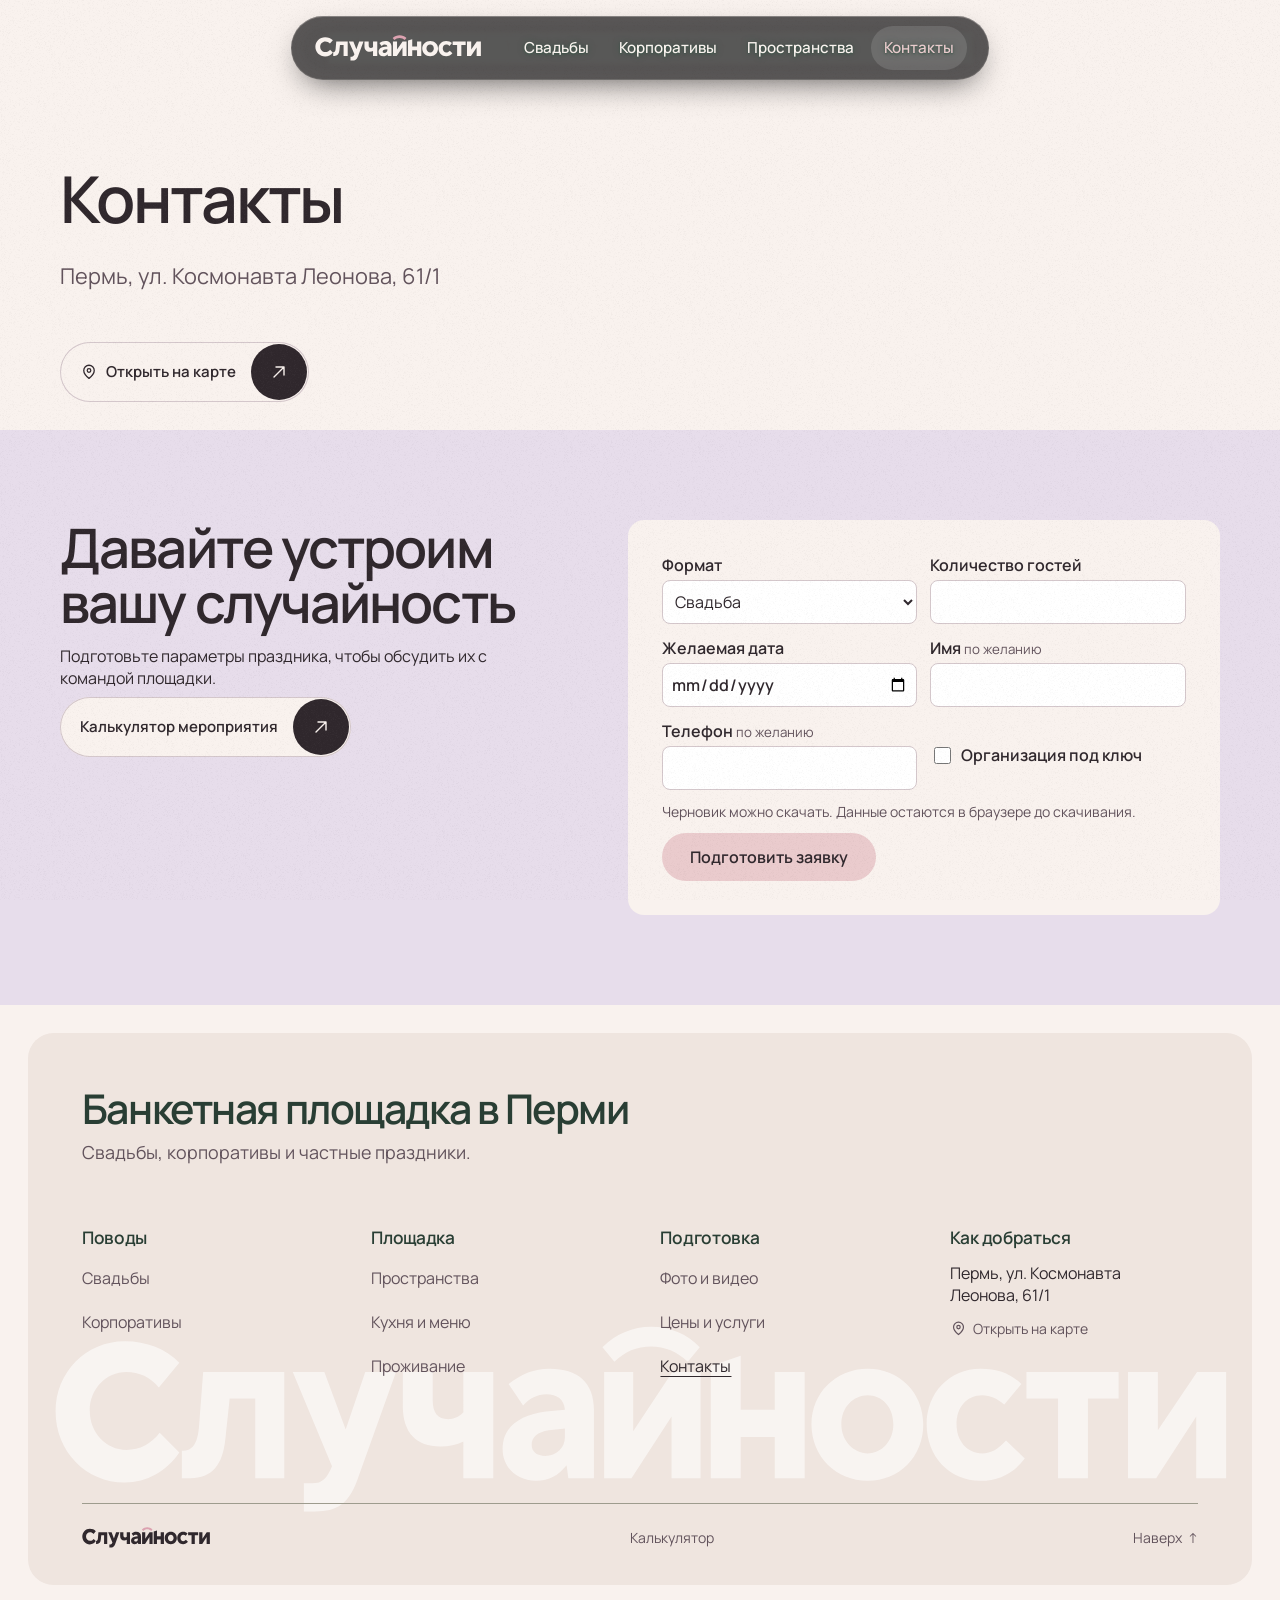
==== commit a0dc46d5: "Restore the original Banquet palette and soften the hero glow" ====
--- a/contacts/index.html
+++ b/contacts/index.html
@@ -3,17 +3,18 @@
 <head>
   <meta charset="utf-8">
   <meta name="viewport" content="width=device-width, initial-scale=1">
-  <meta name="theme-color" content="#303030">
+  <meta name="theme-color" content="#f9f2ee">
   <meta name="robots" content="noindex">
   <meta name="description" content="Адрес банкетной площадки Случайности и параметры заявки.">
   <title>Контакты · Случайности</title>
 
-  <link rel="stylesheet" href="../prototype/site-effects.css?v=2">
+  <link rel="stylesheet" href="../prototype/site-effects.css?v=3">
   <link rel="preload" href="../prototype/fonts/manrope-cyrillic.woff2" as="font" type="font/woff2" crossorigin>
   <link rel="stylesheet" href="../prototype/fonts/fonts.css?v=2">
-  <link rel="stylesheet" href="../prototype/site.css?v=16">
+  <link rel="stylesheet" href="../prototype/site.css?v=19">
 
-  <script src="../prototype/site.js?v=8" defer></script>
+
+  <script src="../prototype/site.js?v=9" defer></script>
 
 
 </head>
@@ -31,7 +32,7 @@
     <div class="nav-pill">
       <div class="nav-glass glass glass-nav" aria-hidden="true"></div>
       <a class="nav-logo" href="../" aria-label="Случайности, главная">
-        <img src="../prototype/wordmark-light.svg?v=2" width="1376" height="222" alt="">
+        <img src="../prototype/wordmark-light.svg?v=3" width="1376" height="222" alt="">
       </a>
       <nav class="nav-links" aria-label="Основное меню">
         <a class="nav-item" style="--i:0" href="../weddings/">Свадьбы</a>
@@ -44,7 +45,7 @@
   </header>
   <dialog class="nav-dialog" id="mobile-menu" aria-label="Меню">
     <div class="dialog-header">
-      <a href="../" aria-label="Случайности, главная"><img src="../prototype/wordmark-light.svg?v=2" width="1376" height="222" alt=""></a>
+      <a href="../" aria-label="Случайности, главная"><img src="../prototype/wordmark-light.svg?v=3" width="1376" height="222" alt=""></a>
       <button class="icon-button" type="button" data-close autofocus aria-label="Закрыть меню"><svg viewBox="0 0 24 24" aria-hidden="true"><path d="m6 6 12 12M18 6 6 18"/></svg></button>
     </div>
     <nav aria-label="Все страницы">
@@ -119,9 +120,9 @@
           <a class="footer-link footer-map" href="https://yandex.ru/maps/?text=%D0%9F%D0%B5%D1%80%D0%BC%D1%8C%2C%20%D1%83%D0%BB.%20%D0%9A%D0%BE%D1%81%D0%BC%D0%BE%D0%BD%D0%B0%D0%B2%D1%82%D0%B0%20%D0%9B%D0%B5%D0%BE%D0%BD%D0%BE%D0%B2%D0%B0%2C%2061%2F1" target="_blank" rel="noopener"><svg viewBox="0 0 24 24" fill="none" stroke="currentColor" stroke-width="1.7" stroke-linejoin="round" aria-hidden="true" focusable="false"><path d="M19 10c0 5-7 10.5-7 10.5S5 15 5 10a7 7 0 1 1 14 0Z"/><circle cx="12" cy="10" r="2.4"/></svg> Открыть на карте</a>
         </div>
       </nav>
-      <img class="footer-watermark" src="../prototype/wordmark.svg?v=2" width="1376" height="222" alt="" loading="lazy" decoding="async">
+      <img class="footer-watermark" src="../prototype/wordmark.svg?v=3" width="1376" height="222" alt="" loading="lazy" decoding="async">
       <div class="footer-bottom">
-        <a class="footer-brand" href="../"><img src="../prototype/wordmark.svg?v=2" width="1376" height="222" alt="Случайности, главная"></a>
+        <a class="footer-brand" href="../"><img src="../prototype/wordmark.svg?v=3" width="1376" height="222" alt="Случайности, главная"></a>
         <a class="footer-link" href="../#event-calculator">Калькулятор</a>
         <a class="footer-link footer-top" href="#top">Наверх <span aria-hidden="true">↑</span></a>
       </div>
--- a/prototype/site-effects.css
+++ b/prototype/site-effects.css
@@ -35,7 +35,7 @@
 /* The DIGITAL EVENTS navigation glass uses an independent backdrop layer. */
 :root {
   --de-void: #0a0a0b;
-  --de-white: #f6f6f6;
+  --de-white: #f9f2ee;
   --de-line: rgba(255, 255, 255, .08);
 }
 
--- a/prototype/site.css
+++ b/prototype/site.css
@@ -1,17 +1,20 @@
 :root {
   color-scheme: light;
-  --paper: #f6f6f6;
-  --surface: #e4e4e4;
-  --mid-gray: #9e9e9e;
-  --ink: #303030;
-  --accent: #cbe86a;
-  --graphite: #252525;
-  --muted: #575757;
-  --line: #c4c4c4;
-  --accent-soft: #e8f2c7;
-  --accent-strong: #698126;
-  --focus: #52671c;
-  --photo-shade: #161616;
+  --paper: #f9f2ee;
+  --surface: #ded5ec;
+  --mid-gray: #9e9c8e;
+  --ink: #30282d;
+  --accent: #eacbcd;
+  --graphite: #3c5549;
+  --muted: #62535c;
+  --line: #d4c7cb;
+  --accent-soft: #f4dbdd;
+  --accent-strong: #995666;
+  --focus: #795068;
+  --photo-shade: #131a16;
+  --sage-dark: #293e34;
+  --gift-surface: #f3e1e2;
+  --stay-surface: #f0e7f3;
   --ease-out-expo: cubic-bezier(.16, 1, .3, 1);
   --frame: min(1480px, calc(100% - clamp(36px, 9.4vw, 160px)));
   --display-face: Gilroy, Manrope, "Segoe UI", sans-serif;
@@ -113,10 +116,10 @@
   max-width: none;
   max-height: calc(100dvh - max(32px, env(safe-area-inset-top) + env(safe-area-inset-bottom)));
   padding: clamp(18px, 3.1vw, 40px) clamp(18px, 4.2vw, 60px);
-  border: 1px solid rgb(246 246 246 / .24);
+  border: 1px solid rgb(249 242 238 / .24);
   border-radius: 24px;
   color: var(--paper);
-  background: var(--ink);
+  background: linear-gradient(145deg, #354b3e, #222f27 70%);
   overscroll-behavior: contain;
 }
 html:has(.nav-dialog[open]) { overflow: hidden; }
@@ -132,7 +135,7 @@
   gap: clamp(9px, 2.4vw, 29px);
   min-height: 44px;
   padding-block: clamp(6px, 1vw, 10px);
-  border-bottom: 1px solid rgb(246 246 246 / .21);
+  border-bottom: 1px solid rgb(249 242 238 / .21);
   font: 650 clamp(1.45rem, 5.4vw, 2.9rem) / 1.05 var(--display-face);
   letter-spacing: -.035em;
   text-decoration: none;
@@ -146,7 +149,7 @@
 .dialog-bottom svg { width: 16px; height: 16px; }
 .icon-button, .photo-controls button { display: grid; place-items: center; width: 44px; height: 44px; border: 1px solid rgb(255 255 255 / .4); border-radius: 50%; background: transparent; cursor: pointer; }
 .icon-button svg { width: 24px; height: 24px; fill: none; stroke: currentColor; stroke-width: 1.6; }
-.dialog-header .icon-button:hover { background: rgb(246 246 246 / .1); }
+.dialog-header .icon-button:hover { background: rgb(249 242 238 / .1); }
 @media (max-height: 650px) {
   .nav-dialog { padding-block: 10px; }
   .nav-dialog nav { margin-block: 5px 8px; }
@@ -163,46 +166,34 @@
 @keyframes menu-in { from { opacity: 0; transform: translateY(18px) scale(.985); } to { opacity: 1; transform: none; } }
 @keyframes menu-backdrop-in { from { opacity: 0; } to { opacity: 1; } }
 
-.hero {
-  position: relative;
-  isolation: isolate;
-  display: flex;
-  align-items: center;
-  min-block-size: max(650px, 100svh);
-  overflow: hidden;
-  background: var(--graphite);
-  color: var(--paper);
-}
-.hero-photo, .hero-shade { position: absolute; inset: 0; width: 100%; height: 100%; }
-.hero-photo { z-index: -2; object-fit: cover; object-position: 67% center; }
-.hero-shade { z-index: -1; background: linear-gradient(90deg, rgb(22 22 22 / .72), rgb(22 22 22 / .26) 49%, transparent 77%); }
-.hero-content { position: relative; z-index: 1; padding-block: 130px 135px; }
-.hero-flourish { display: block; width: clamp(80px, 10.3vw, 146px); margin-bottom: 14px; color: var(--accent); }
-.hero-figures { position: absolute; z-index: 2; inset: auto 0 clamp(53px, 7vw, 105px); display: flex; align-items: end; justify-content: space-between; gap: 10px; pointer-events: none; }
-.hero-glass { position: relative; isolation: isolate; border-radius: 18px; color: #fff; pointer-events: auto; }
-.hero-glass > .glass { position: absolute; z-index: -1; inset: 0; border-radius: inherit; pointer-events: none; }
-.hero-locator { display: inline-flex; align-items: center; gap: 8px; min-height: 46px; padding: 8px 14px; border-radius: 999px; font-size: .9rem; font-weight: 600; text-decoration: none; }
-.hero-locator svg { width: 20px; height: 20px; }
-.hero-locator:hover, .hero-capacity:hover .hero-capacity-title { text-decoration: underline; }
 .hero-capacities { display: grid; grid-template-columns: repeat(2, minmax(0, 1fr)); gap: 8px; }
-.hero-capacity { display: grid; align-content: space-between; gap: 9px; padding: clamp(12px, 1.4vw, 20px); color: var(--ink); background: var(--paper); text-decoration: none; }
-.hero-capacity:last-child { background: var(--accent); }
+.hero-capacity {
+  display: grid;
+  align-content: space-between;
+  gap: 9px;
+  padding: clamp(12px, 1.4vw, 20px);
+  border: 1px solid rgb(255 255 255 / .7);
+  border-radius: clamp(19px, 2vw, 28px);
+  color: var(--ink);
+  text-decoration: none;
+}
+.hero-capacity.glass,
+.glass-svg .hero-capacity.glass { background: rgb(249 242 238 / .69); }
+.hero-capacity.glass:last-child,
+.glass-svg .hero-capacity.glass:last-child { background: rgb(234 203 205 / .62); }
+.hero-capacity:hover .hero-capacity-title { text-decoration: underline; }
 .hero-capacity-title { display: flex; align-items: center; gap: 7px; font-size: clamp(.9rem, 1.1vw, 1rem); font-weight: 650; line-height: 1.12; }
 .hero-capacity-title svg { flex: none; width: 22px; height: 22px; color: var(--ink); }
 .hero-capacity-number { display: flex; align-items: baseline; gap: .28em; font-size: clamp(.82rem, 1.05vw, .96rem); white-space: nowrap; }
 .hero-capacity strong { font: 700 clamp(2.25rem, 3.1vw, 3.4rem)/.9 var(--display-face); font-variant-numeric: tabular-nums; }
 h1, h2, h3 { font-family: var(--display-face); font-weight: 600; }
-.hero h1, .page-intro h1 {
+.page-intro h1 {
   font-size: clamp(2.35rem, 5.05vw, 5.75rem);
   line-height: 1.02;
   letter-spacing: -.035em;
 }
-.hero h1 { font-weight: 700; line-height: .98; }
-.hero h1 span { display: block; }
-.hero-content p { margin-top: clamp(10px, 1.6vw, 22px); font-size: clamp(.98rem, 1.5vw, 1.35rem); line-height: 1.29; }
 .page-intro p { margin-top: clamp(14px, 2.5vw, 30px); font-size: clamp(1.05rem, 1.7vw, 1.5rem); line-height: 1.32; }
 .actions { display: flex; flex-wrap: wrap; align-items: center; gap: 10px 18px; margin-top: clamp(18px, 3vw, 37px); }
-.hero-date-link { display: none; }
 .primary, .secondary {
   display: inline-flex;
   align-items: center;
@@ -219,13 +210,11 @@
 }
 .primary { color: var(--ink); background: var(--accent); cursor: pointer; }
 .primary:hover { background: var(--accent-soft); }
-.primary.tonal { color: var(--paper); background: var(--ink); }
-.primary.tonal:hover { background: var(--photo-shade); }
+.primary.tonal { color: var(--paper); background: var(--graphite); }
+.primary.tonal:hover { background: var(--sage-dark); }
 .plain-button { transition: none; }
-.secondary { border: 1px solid rgb(246 246 246 / .64); background: rgb(48 48 48 / .33); }
-.secondary:hover { background: rgb(48 48 48 / .73); }
-.hero :focus-visible { outline-color: var(--paper); }
-.hero-capacity:focus-visible { outline-color: var(--accent); }
+.secondary { border: 1px solid rgb(249 242 238 / .64); background: rgb(48 40 45 / .33); }
+.secondary:hover { background: rgb(48 40 45 / .73); }
 .paper-edge {
   position: absolute;
   z-index: 0;
@@ -238,15 +227,7 @@
 .paper-edge path { fill: currentColor; }
 .paper-edge--top { top: -1px; }
 .paper-edge--bottom { bottom: -1px; }
-.paper-edge--white { color: var(--paper); }
 .feature-torn { position: relative; }
-@media (prefers-reduced-motion: no-preference) {
-  .hero-photo { animation: hero-arrive 3.8s var(--ease-out-expo) both; }
-  .hero h1, .hero-content .actions { animation: hero-copy .9s var(--ease-out-expo) both; }
-  .hero-content .actions { animation-delay: 140ms; }
-  @keyframes hero-arrive { from { transform: scale(1.07); } to { transform: none; } }
-  @keyframes hero-copy { from { opacity: .4; transform: translateY(19px); } to { opacity: 1; transform: none; } }
-}
 
 h2 { max-width: 22ch; font-size: clamp(2rem, 4.25vw, 4.65rem); line-height: 1.02; letter-spacing: -.035em; text-wrap: balance; }
 h3 { font-size: clamp(1.15rem, 2vw, 1.55rem); line-height: 1.1; }
@@ -255,7 +236,7 @@
 .text-link:hover { text-decoration-color: currentColor; }
 .location { background: var(--paper); }
 .location-heading { display: grid; grid-template-columns: minmax(0, 1.55fr) minmax(0, 1fr); align-items: end; gap: 15px 34px; margin-bottom: clamp(26px, 4.2vw, 62px); }
-.location-heading h2 { max-width: none; color: var(--ink); font-size: clamp(2.7rem, 6.1vw, 6.4rem); line-height: .99; }
+.location-heading h2 { max-width: none; color: var(--sage-dark); font-size: clamp(2.7rem, 6.1vw, 6.4rem); line-height: .99; }
 .location-heading h2 span { display: block; }
 .location-heading p { max-width: 32ch; padding-bottom: .25em; font-size: clamp(1.05rem, 1.75vw, 1.42rem); color: var(--muted); }
 .location-view { position: relative; isolation: isolate; margin-bottom: clamp(10px, 1.3vw, 19px); }
@@ -280,8 +261,23 @@
 .woodland-canvas { position: absolute; inset: 0; width: 100%; height: 100%; pointer-events: none; }
 address { font-style: normal; }
 .location-address { display: flex; flex-wrap: wrap; align-items: center; gap: 10px clamp(18px, 4vw, 60px); padding-block: clamp(20px, 3vw, 42px); border-bottom: 1px solid var(--line); }
-.location-address address { color: var(--ink); font-size: clamp(1.05rem, 1.75vw, 1.65rem); font-weight: 650; line-height: 1.25; }
+.location-address address { color: var(--sage-dark); font-size: clamp(1.05rem, 1.75vw, 1.65rem); font-weight: 650; line-height: 1.25; }
 .location-address p { flex: 1 0 auto; color: var(--muted); }
+.location-address :is(address, p) { display: flex; align-items: center; gap: 10px; }
+.detail-icon {
+  position: relative;
+  display: grid;
+  place-items: center;
+  flex: none;
+  width: 42px;
+  aspect-ratio: 1;
+  border-radius: 50%;
+  color: var(--ink);
+  background: var(--surface);
+}
+.detail-icon::before { content: ''; position: absolute; inset: 4px; border: 1px solid currentColor; border-radius: inherit; opacity: .34; }
+.detail-icon svg { width: 22px; height: 22px; }
+.location-address p .detail-icon { color: var(--sage-dark); background: #e0e9df; }
 .map-link { font-weight: 600; }
 .map-link > svg { flex: none; width: 18px; height: 18px; }
 .spaces-intro { display: grid; grid-template-columns: minmax(0, 1.5fr) minmax(0, 1fr); align-items: end; gap: 12px 28px; margin-bottom: clamp(22px, 4vw, 52px); }
@@ -302,14 +298,15 @@
   cursor: pointer;
   transition: background-color 180ms ease-out, transform 140ms var(--ease-out-expo);
 }
-.space-tab:hover { background: var(--surface); }
+.space-tab:hover { background: #f0e8e4; }
 .space-tab:active { transform: scale(.986); }
-.space-tab[aria-selected="true"] { color: var(--ink); background: var(--accent); border-color: var(--accent-strong); }
-.space-tab-icon { grid-area: 1 / 2 / span 2; align-self: center; width: clamp(25px, 3vw, 40px); color: var(--graphite); }
-.space-tab[aria-selected="true"] .space-tab-icon { color: var(--ink); }
+.space-tab[aria-selected="true"] { color: var(--paper); background: var(--graphite); border-color: var(--graphite); }
+.space-tab-icon.detail-icon { grid-area: 1 / 2 / span 2; align-self: center; width: clamp(36px, 4.3vw, 58px); }
+.space-tab-icon svg { width: 64%; height: 64%; }
+.space-tab[aria-selected="true"] .space-tab-icon { background: var(--accent-soft); }
 .space-tab-title { font-size: clamp(1rem, 2vw, 1.65rem); font-weight: 650; line-height: 1.12; }
 .space-tab-meta { color: var(--muted); font-size: .9rem; }
-.space-tab[aria-selected="true"] .space-tab-meta { color: #41491d; }
+.space-tab[aria-selected="true"] .space-tab-meta { color: #f0e8e4; }
 .space-scenes { display: grid; isolation: isolate; min-width: 0; }
 .space-scene {
   grid-area: 1 / 1;
@@ -338,12 +335,18 @@
 .space-scene-copy .plain-button { flex: none; }
 .space-anchor { scroll-margin-top: 84px; }
 
-.gifts-section { background: var(--surface); }
-.gifts-home { display: grid; grid-template-columns: minmax(0, 1fr) auto; align-items: end; gap: clamp(22px, 4vw, 52px) 28px; }
-.gifts-home > .primary { grid-area: 1 / 2; justify-self: start; }
-.gifts-home > .gift-gallery { grid-column: 1 / -1; margin-top: 0; }
-.gifts-heading { position: relative; isolation: isolate; display: flex; align-items: center; gap: clamp(6px, 3vw, 42px); }
-.gift-ribbon { display: block; flex: none; width: clamp(74px, 13vw, 188px); rotate: -13deg; }
+.gifts-section { background: var(--gift-surface); }
+.gifts-home > .primary { margin-top: clamp(20px, 2.5vw, 34px); }
+.gift-icon.detail-icon {
+  position: absolute;
+  top: clamp(12px, 1.6vw, 24px);
+  left: clamp(12px, 1.6vw, 24px);
+  width: clamp(42px, 4.6vw, 66px);
+  background: var(--accent);
+  box-shadow: 0 4px 14px rgb(22 22 22 / .24);
+  pointer-events: none;
+}
+.gift-icon svg { width: 60%; height: 60%; }
 .gift-gallery { display: grid; grid-template-columns: minmax(0, 1.3fr) minmax(0, 1fr); gap: clamp(12px, 2.4vw, 36px); margin-top: 26px; }
 .gift { display: grid; grid-template-columns: 48% minmax(0, 1fr); grid-template-rows: auto auto; align-content: center; align-items: end; column-gap: clamp(12px, 2.3vw, 32px); }
 .gift img { grid-row: span 2; width: 100%; height: auto; aspect-ratio: 1.18; object-fit: cover; border-radius: 12px; }
@@ -355,24 +358,25 @@
 .gift:first-child p { grid-row: 3; color: var(--paper); }
 .gift:not(:first-child) p { align-self: start; }
 .fine-print { margin-top: 20px; color: var(--muted); font-size: .9rem; }
-.feature-dark { color: var(--paper); background: var(--ink); }
-.feature-soft { background: var(--surface); }
+.feature-dark { color: var(--paper); background: var(--sage-dark); }
+.feature-soft { background: var(--stay-surface); }
 .feature { display: grid; grid-template-columns: minmax(0, 1.15fr) minmax(0, .85fr); align-items: center; gap: clamp(25px, 7vw, 110px); }
 .feature-image { width: 100%; aspect-ratio: 1.45; object-fit: cover; border-radius: clamp(40px, 8vw, 130px) 16px 16px 16px; }
 .feature-copy p { margin-block: 18px 8px; max-width: 43ch; font-size: clamp(1rem, 1.5vw, 1.25rem); }
 .reversed .feature { grid-template-columns: minmax(0, .85fr) minmax(0, 1.15fr); }
 .reversed .feature-image, .reversed .feature > .space-scene-media { order: 1; }
 .feature-dark :focus-visible { outline-color: var(--paper); }
-.feature-film { isolation: isolate; overflow: hidden; background: var(--graphite); }
+.feature-film { isolation: isolate; overflow: hidden; background: #1e2522; }
 .feature-film .paper-edge { z-index: 2; }
-.feature-film .paper-edge--top { color: var(--surface); }
+.feature-film .paper-edge--top { color: var(--gift-surface); }
 .feature-film .feature { display: grid; grid-template-columns: 1fr; align-items: end; min-block-size: clamp(580px, 63vw, 820px); padding-block: 115px clamp(110px, 11vw, 168px); }
 .feature-film .feature-image, .feature-film::before { position: absolute; z-index: -2; inset: 0; width: 100%; height: 100%; border-radius: 0; object-position: 50% 50%; }
-.feature-film::before { content: ''; z-index: -1; background: linear-gradient(90deg, rgb(16 16 16 / .82), rgb(16 16 16 / .47) 40%, transparent 70%), linear-gradient(0deg, rgb(16 16 16 / .58), transparent 36%); }
+.feature-film::before { content: ''; z-index: -1; background: linear-gradient(90deg, rgb(13 19 15 / .82), rgb(13 19 15 / .47) 40%, transparent 70%), linear-gradient(0deg, rgb(13 19 15 / .58), transparent 36%); }
 .stage-lights { position: absolute; inset: 0; z-index: -2; width: 100%; height: 100%; pointer-events: none; }
 .feature-film .feature-image { z-index: -3; }
 .feature-film h2 { max-width: 14ch; font-size: clamp(2.8rem, 7vw, 6rem); text-wrap: balance; }
-.stage-wave { display: block; width: clamp(90px, 11vw, 160px); margin-bottom: clamp(9px, 1.4vw, 18px); color: var(--accent); }
+.stage-icon.detail-icon { width: clamp(44px, 4.5vw, 66px); margin-bottom: clamp(12px, 1.5vw, 22px); background: var(--accent); }
+.stage-icon svg { width: 64%; height: 64%; }
 .feature-film .feature-copy p { max-width: 39ch; }
 .feature-film .feature-copy .sweep-control { margin-top: clamp(18px, 2.3vw, 34px); }
 .hospitality { display: grid; grid-template-columns: clamp(46px, 6.2vw, 90px) minmax(0, 1fr) minmax(0, 1.4fr) minmax(196px, max-content); column-gap: clamp(14px, 3vw, 44px); }
@@ -380,7 +384,7 @@
 .hospitality > h2, .hospitality-row { grid-column: 1 / -1; }
 .hospitality-row { display: grid; grid-template-columns: subgrid; align-items: center; row-gap: 5px; padding-block: clamp(14px, 2.8vw, 34px); border-top: 1px solid var(--line); }
 .hospitality-row:last-child { border-bottom: 1px solid var(--line); }
-.hospitality-icon { position: relative; display: grid; place-items: center; align-self: center; aspect-ratio: 1; width: 100%; color: var(--ink); background: var(--surface); border-radius: 52% 48% 47% 53%; }
+.hospitality-icon { position: relative; display: grid; place-items: center; align-self: center; aspect-ratio: 1; width: 100%; color: var(--sage-dark); background: #e0e9df; border-radius: 52% 48% 47% 53%; }
 .hospitality-icon::before {
   content: '';
   position: absolute;
@@ -391,7 +395,7 @@
   pointer-events: none;
 }
 .hospitality-icon svg { width: 61%; }
-#team .hospitality-icon { background: var(--accent-soft); border-radius: 49% 51% 54% 46%; }
+#team .hospitality-icon { color: #583d62; background: var(--surface); border-radius: 49% 51% 54% 46%; }
 @media (min-width: 901px) {
   #kitchen .hospitality-icon::after {
     content: '';
@@ -406,23 +410,32 @@
 .hospitality-row h3 { font-size: clamp(1.3rem, 2.6vw, 2.3rem); text-wrap: balance; }
 .hospitality-row p { max-width: 55ch; color: var(--muted); }
 .hospitality-row a { justify-self: start; }
-.stay-story { background: var(--surface); }
-.stay-inner { --stay-gap: clamp(18px, 4vw, 55px); display: grid; grid-template-columns: minmax(0, 1.6fr) minmax(0, 1fr); gap: var(--stay-gap); align-items: end; }
-.stay-inner h2 { grid-column: 1 / -1; max-width: none; font-size: clamp(1.7rem, 5.6vw, 5.6rem); }
+.stay-story { background: var(--stay-surface); }
+.stay-inner {
+  display: grid;
+  grid-template-columns: minmax(0, 1.25fr) minmax(0, 1fr);
+  grid-template-areas: "photo heading" "photo details";
+  grid-template-rows: 1fr 1fr;
+  align-items: center;
+  gap: 15px clamp(36px, 6vw, 90px);
+}
+.stay-inner h2 { grid-area: heading; align-self: end; max-width: 16ch; font-size: clamp(2rem, 3.65vw, 4.4rem); text-wrap: wrap; }
 .stay-inner h2 span { display: block; }
+.stay-media { grid-area: photo; position: relative; }
 .stay-picture { overflow: hidden; border-radius: 14px 14px 30% 14px; }
-.stay-picture img { width: 100%; aspect-ratio: 1.72; object-fit: cover; }
-.stay-details { padding-bottom: 8px; }
-.stay-details > p:not(.stay-count) { max-width: 30ch; color: var(--muted); margin-block: 12px 8px; }
+.stay-picture img { width: 100%; aspect-ratio: 1.55; object-fit: cover; }
+.stay-details { grid-area: details; align-self: start; }
+.stay-details > p { max-width: 38ch; color: var(--muted); margin-bottom: 16px; font-size: clamp(1rem, 1.35vw, 1.25rem); }
 .stay-count {
-  position: relative;
+  position: absolute;
+  right: -7%;
+  bottom: 12%;
   isolation: isolate;
   display: grid;
   justify-items: center;
   align-content: center;
-  width: clamp(110px, 13vw, 170px);
+  width: clamp(86px, 8vw, 135px);
   aspect-ratio: .83;
-  margin: 0 0 20px calc(-1 * var(--stay-gap) - 18px);
   padding-top: 15px;
   border-radius: 50% 50% 14px 14px / 40% 40% 14px 14px;
   color: var(--paper);
@@ -434,7 +447,7 @@
   content: '';
   position: absolute;
   inset: 7px;
-  border: 1px solid rgb(246 246 246 / .43);
+  border: 1px solid rgb(249 242 238 / .43);
   border-radius: inherit;
 }
 .stay-count::after {
@@ -445,10 +458,10 @@
   width: 8px;
   aspect-ratio: 1;
   border-radius: 50%;
-  background: var(--surface);
+  background: var(--stay-surface);
 }
 .stay-cord { position: absolute; z-index: 1; top: 18px; left: 50%; width: 57%; transform: translate(-50%, -100%); pointer-events: none; }
-.stay-count strong { font-size: clamp(3.7rem, 8vw, 6rem); font-weight: 550; line-height: .85; }
+.stay-count strong { font-size: clamp(3rem, 5.1vw, 5rem); font-weight: 550; line-height: .85; }
 .page-intro { display: grid; grid-template-columns: repeat(2, minmax(0, 1fr)); gap: clamp(24px, 6vw, 88px); align-items: center; padding-top: clamp(125px, 13vw, 200px); }
 .page-intro:has(> :only-child) { display: block; padding-bottom: clamp(25px, 4vw, 55px); }
 .page-intro h1 { text-wrap: balance; }
@@ -467,7 +480,7 @@
 .gallery-filters { display: flex; flex-wrap: wrap; gap: 8px; margin-bottom: 20px; }
 .gallery-filters button { min-height: 44px; padding: 7px 14px; border: 1px solid var(--line); border-radius: 999px; background: transparent; cursor: pointer; }
 .gallery-filters button:hover { border-color: var(--graphite); }
-.gallery-filters button[aria-pressed="true"] { border-color: var(--accent-strong); color: var(--ink); background: var(--accent); }
+.gallery-filters button[aria-pressed="true"] { border-color: var(--graphite); color: var(--paper); background: var(--graphite); }
 .photo-grid { display: grid; grid-template-columns: repeat(3, minmax(0, 1fr)); gap: 22px clamp(8px, 2vw, 26px); }
 .photo-grid button { display: block; width: 100%; overflow: hidden; padding: 0; border: 0; border-radius: 14px; background: var(--graphite); cursor: zoom-in; }
 .photo-grid img { width: 100%; aspect-ratio: 1.35; object-fit: cover; transition: transform 480ms var(--ease-out-expo); }
@@ -478,7 +491,7 @@
   align-items: start;
   gap: clamp(8px, 1.25vw, 18px);
   padding: clamp(13px, 3.8vw, 52px);
-  background: var(--surface);
+  background: #e4e9df;
   border-radius: 12px;
 }
 .home-gallery .photo-grid figure {
@@ -507,14 +520,14 @@
 .home-gallery .photo-grid img { aspect-ratio: 1.1; }
 .home-gallery .photo-grid figure:nth-child(2) img { aspect-ratio: 1.32; }
 .photo-dialog { position: fixed; width: min(94vw, 1100px); max-width: none; max-height: 94vh; padding: 12px; border: 0; border-radius: 15px; color: var(--paper); background: var(--ink); overscroll-behavior: contain; }
-.photo-dialog::backdrop { background: rgb(16 16 16 / .78); }
+.photo-dialog::backdrop { background: rgb(13 19 15 / .78); }
 .photo-dialog img { margin: 0 auto; max-height: 72vh; object-fit: contain; }
 .close-photo { position: absolute; top: 14px; right: 14px; background: var(--ink); }
 .photo-controls { display: grid; grid-template-columns: 44px 1fr 44px; align-items: center; gap: 8px; margin-top: 8px; text-align: center; }
 .photo-dialog :focus-visible { outline-color: white; }
 .gallery-page { padding-top: 16px; }
 
-.request-section { background: var(--surface); }
+.request-section { background: #e7ddeb; }
 .request-layout { display: grid; grid-template-columns: minmax(0, .92fr) minmax(0, 1.08fr); gap: clamp(26px, 5vw, 76px); }
 .request-layout > div > p { max-width: 44ch; margin-block: 14px 8px; }
 .request-form { align-self: start; padding: clamp(17px, 3vw, 34px); border-radius: 16px; background: var(--paper); }
@@ -539,13 +552,13 @@
 .request-check input { width: 17px; height: 17px; flex: none; accent-color: var(--graphite); }
 .form-note { margin-block: 12px; color: var(--muted); font-size: .875rem; }
 .request-result { margin-top: 16px; padding-top: 10px; border-top: 1px solid var(--line); }
-.request-finale { position: relative; isolation: isolate; background: var(--ink); color: var(--paper); }
+.request-finale { position: relative; isolation: isolate; background: var(--sage-dark); color: var(--paper); }
 .request-backdrop, .request-finale::before { position: absolute; inset: 0; width: 100%; height: 100%; }
 .request-backdrop { z-index: -2; object-fit: cover; object-position: center 49%; }
 .request-finale::before {
   content: '';
   z-index: -1;
-  background: linear-gradient(180deg, rgb(22 22 22 / .89), rgb(22 22 22 / .74) 30%, rgb(22 22 22 / .23) 84%, rgb(22 22 22 / .48));
+  background: linear-gradient(180deg, rgb(23 37 29 / .89), rgb(29 47 37 / .74) 30%, rgb(29 47 37 / .23) 84%, rgb(29 47 37 / .48));
 }
 .request-finale .request-layout { max-width: 1260px; align-items: start; }
 .request-finale h2 { font-size: clamp(2.55rem, 5.3vw, 5.3rem); text-wrap: balance; }
@@ -556,7 +569,7 @@
   right: clamp(17px, 3.4vw, 49px);
   width: clamp(39px, 4.8vw, 66px);
   transform: translateY(-52%) rotate(11deg);
-  filter: drop-shadow(0 2px 2px rgb(48 48 48 / .24));
+  filter: drop-shadow(0 2px 2px rgb(48 40 45 / .24));
   pointer-events: none;
 }
 .request-finale .request-form :focus-visible { outline-color: var(--focus); }
@@ -565,7 +578,7 @@
   .request-backdrop { object-position: 54% center; }
   .request-finale .request-layout { gap: clamp(110px, 32vw, 170px); }
   .request-finale h2 { font-size: clamp(2.05rem, 8.1vw, 3.65rem); }
-  .request-finale::before { background: linear-gradient(180deg, rgb(22 22 22 / .88), rgb(22 22 22 / .75) 28%, rgb(22 22 22 / .22) 58%, var(--ink)); }
+  .request-finale::before { background: linear-gradient(180deg, rgb(23 37 29 / .88), rgb(29 47 37 / .75) 28%, rgb(29 47 37 / .22) 58%, var(--sage-dark)); }
 }
 .site-footer { padding: clamp(12px, 2.2vw, 36px); padding-bottom: max(clamp(12px, 2.2vw, 36px), env(safe-area-inset-bottom)); }
 .footer-panel {
@@ -574,7 +587,7 @@
   overflow: clip;
   padding: clamp(24px, 4.2vw, 76px) clamp(22px, 4.2vw, 76px) clamp(14px, 2vw, 34px);
   border-radius: clamp(18px, 2vw, 32px);
-  background: var(--surface);
+  background: #efe5df;
 }
 .footer-watermark {
   position: absolute;
@@ -588,10 +601,10 @@
   pointer-events: none;
 }
 .footer-intro { margin-bottom: clamp(34px, 5vw, 82px); }
-.footer-intro p:first-child { color: var(--ink); font: 600 clamp(1.65rem, 3.2vw, 3.65rem)/1.05 var(--display-face); letter-spacing: -.035em; text-wrap: balance; }
+.footer-intro p:first-child { color: var(--sage-dark); font: 600 clamp(1.65rem, 3.2vw, 3.65rem)/1.05 var(--display-face); letter-spacing: -.035em; text-wrap: balance; }
 .footer-intro p + p { margin-top: 10px; color: var(--muted); font-size: clamp(.98rem, 1.4vw, 1.25rem); }
 .footer-columns { display: grid; grid-template-columns: repeat(4, minmax(0, 1fr)); column-gap: clamp(16px, 3.2vw, 60px); }
-.footer-group h2 { margin-bottom: 10px; color: var(--ink); font-size: clamp(1.06rem, 1.35vw, 1.25rem); letter-spacing: -.018em; }
+.footer-group h2 { margin-bottom: 10px; color: var(--sage-dark); font-size: clamp(1.06rem, 1.35vw, 1.25rem); letter-spacing: -.018em; }
 .footer-group ul { padding: 0; list-style: none; }
 .footer-group address { max-width: 23ch; margin-top: 16px; }
 .footer-link { display: inline-flex; align-items: center; gap: 6px; min-height: 44px; color: var(--muted); text-decoration-color: transparent; }
@@ -610,41 +623,26 @@
 }
 
 @media (max-width: 760px) {
-  .hero { min-block-size: max(640px, 100svh); align-items: end; }
-  .hero-content { padding-block: 102px 160px; }
-  .hero-flourish { margin-bottom: 8px; }
-  .hero-figures { bottom: 48px; }
   .hero-capacities { gap: 5px; }
-  .hero-capacity { gap: 7px; padding: 9px clamp(8px, 2.6vw, 16px); border-radius: 12px; }
+  .hero-capacity { gap: 7px; padding: 9px clamp(8px, 2.6vw, 16px); }
   .hero-capacity-title { gap: 4px; font-size: clamp(.69rem, 2.75vw, .9rem); }
   .hero-capacity-title svg { width: 15px; height: 15px; }
   .hero-capacity-number { font-size: clamp(.65rem, 2.55vw, .84rem); }
   .hero-capacity strong { font-size: clamp(1.6rem, 5vw, 2.4rem); }
-  .hero-photo { object-position: 77% center; }
-  .hero-shade { background: linear-gradient(0deg, rgb(22 22 22 / .9), rgb(22 22 22 / .56) 41%, transparent 77%); }
-  .hero h1 { font-size: clamp(1.5rem, 7.1vw, 3.3rem); }
-  .hero .actions { flex-direction: column; align-items: flex-start; gap: 2px; }
-  .hero .actions .hero-date-button { display: none; }
-  .hero-date-link { display: inline-flex; align-items: center; min-height: 44px; font-family: var(--display-face); font-size: .9375rem; font-weight: 600; text-decoration-color: var(--accent); }
-  .hero-date-link:hover { color: var(--accent); }
-  .hero .primary, .hero .secondary { padding-inline: 12px; font-size: .86rem; }
   .spaces-intro, .space-gallery, .feature, .reversed .feature, .page-intro, .request-layout { grid-template-columns: minmax(0, 1fr); }
   .location-heading { grid-template-columns: minmax(0, 1fr); }
   .location-heading h2 { font-size: clamp(2.5rem, 10vw, 4.8rem); }
   .location-picture { aspect-ratio: 1.22; }
   .space-tabs { grid-template-columns: repeat(3, minmax(0, 1fr)); }
   .space-tab { grid-template-columns: minmax(0, 1fr); min-height: 88px; align-content: start; }
-  .space-tab-icon { grid-area: auto; width: 25px; }
+  .space-tab-icon.detail-icon { grid-area: auto; width: 32px; }
   .space-tab:not(:last-child) { border-inline-end: 1px solid var(--line); }
   .space-tab-meta { font-size: .8rem; }
   .space-tab-meta span { display: block; }
   .space-scene .space-scene-media img { aspect-ratio: 1.32; }
   .space-scene-copy { flex-direction: column; }
   .feature-image, .feature > .space-scene-media { order: 1; }
-  .gifts-home { grid-template-columns: minmax(0, 1fr); gap: 22px; }
-  .gifts-heading { display: block; isolation: auto; }
-  .gift-ribbon { position: absolute; z-index: 2; width: clamp(65px, 19vw, 112px); right: -4px; top: calc(100% + 2px); pointer-events: none; }
-  .gifts-home > .primary { grid-area: auto; }
+  .gift:first-child { overflow: visible; }
   .gift-gallery { grid-template-columns: repeat(2, minmax(0, 1fr)); align-items: start; gap: 24px clamp(12px, 3.5vw, 24px); }
   .gift, .gift:first-child { display: block; }
   .gift:first-child { grid-column: 1 / -1; grid-row: auto; min-height: 0; padding: 0; border-radius: 0; color: var(--ink); background: transparent; }
@@ -655,12 +653,12 @@
   .gift:first-child h3 { font-size: clamp(1.4rem, 5.8vw, 2rem); }
   .gift p, .gift:first-child p { color: var(--muted); font-size: .93rem; line-height: 1.35; }
   .feature-film .feature-image { object-position: 74% center; }
-  .feature-film::before { background: linear-gradient(0deg, var(--photo-shade) 2%, rgb(22 22 22 / .8) 45%, transparent 88%); }
+  .feature-film::before { background: linear-gradient(0deg, var(--photo-shade) 2%, rgb(19 26 22 / .8) 45%, transparent 88%); }
   .feature-film h2 { max-width: 16ch; font-size: clamp(1.9rem, 9.4vw, 3.75rem); }
-  .stay-inner { grid-template-columns: minmax(0, 1fr); row-gap: 0; }
-  .stay-inner h2 { font-size: clamp(1.2rem, 6.15vw, 3rem); }
-  .stay-picture { margin-top: var(--stay-gap); }
-  .stay-count { margin: -29px 0 16px 15px; }
+  .stay-inner { grid-template-columns: minmax(0, 1fr); grid-template-areas: "heading" "photo" "details"; grid-template-rows: auto; row-gap: 20px; }
+  .stay-inner h2 { max-width: none; font-size: clamp(1.2rem, 6.15vw, 3rem); }
+  .stay-count { right: auto; left: 7%; bottom: -62px; }
+  .stay-details { padding-top: 49px; }
   .photo-grid { grid-template-columns: repeat(2, minmax(0, 1fr)); }
   .home-gallery .photo-grid { grid-template-columns: repeat(2, minmax(0, 1fr)); }
   .home-gallery .photo-grid figure:first-child { grid-column: span 2; margin-top: 0; rotate: -1.4deg; }
@@ -708,15 +706,8 @@
   --sweep-accent: var(--paper);
   box-shadow: inset 0 0 0 1px var(--line);
 }
-.hero .sweep-control.secondary {
+.sweep-control.primary.tonal {
   --sweep-base: var(--graphite);
-  --sweep-ink: var(--paper);
-  --sweep-fill: var(--paper);
-  --sweep-accent: var(--ink);
-  box-shadow: inset 0 0 0 1px rgb(246 246 246 / .42);
-}
-.sweep-control.primary.tonal {
-  --sweep-base: var(--ink);
   --sweep-ink: var(--paper);
   --sweep-fill: var(--accent);
   --sweep-accent: var(--ink);
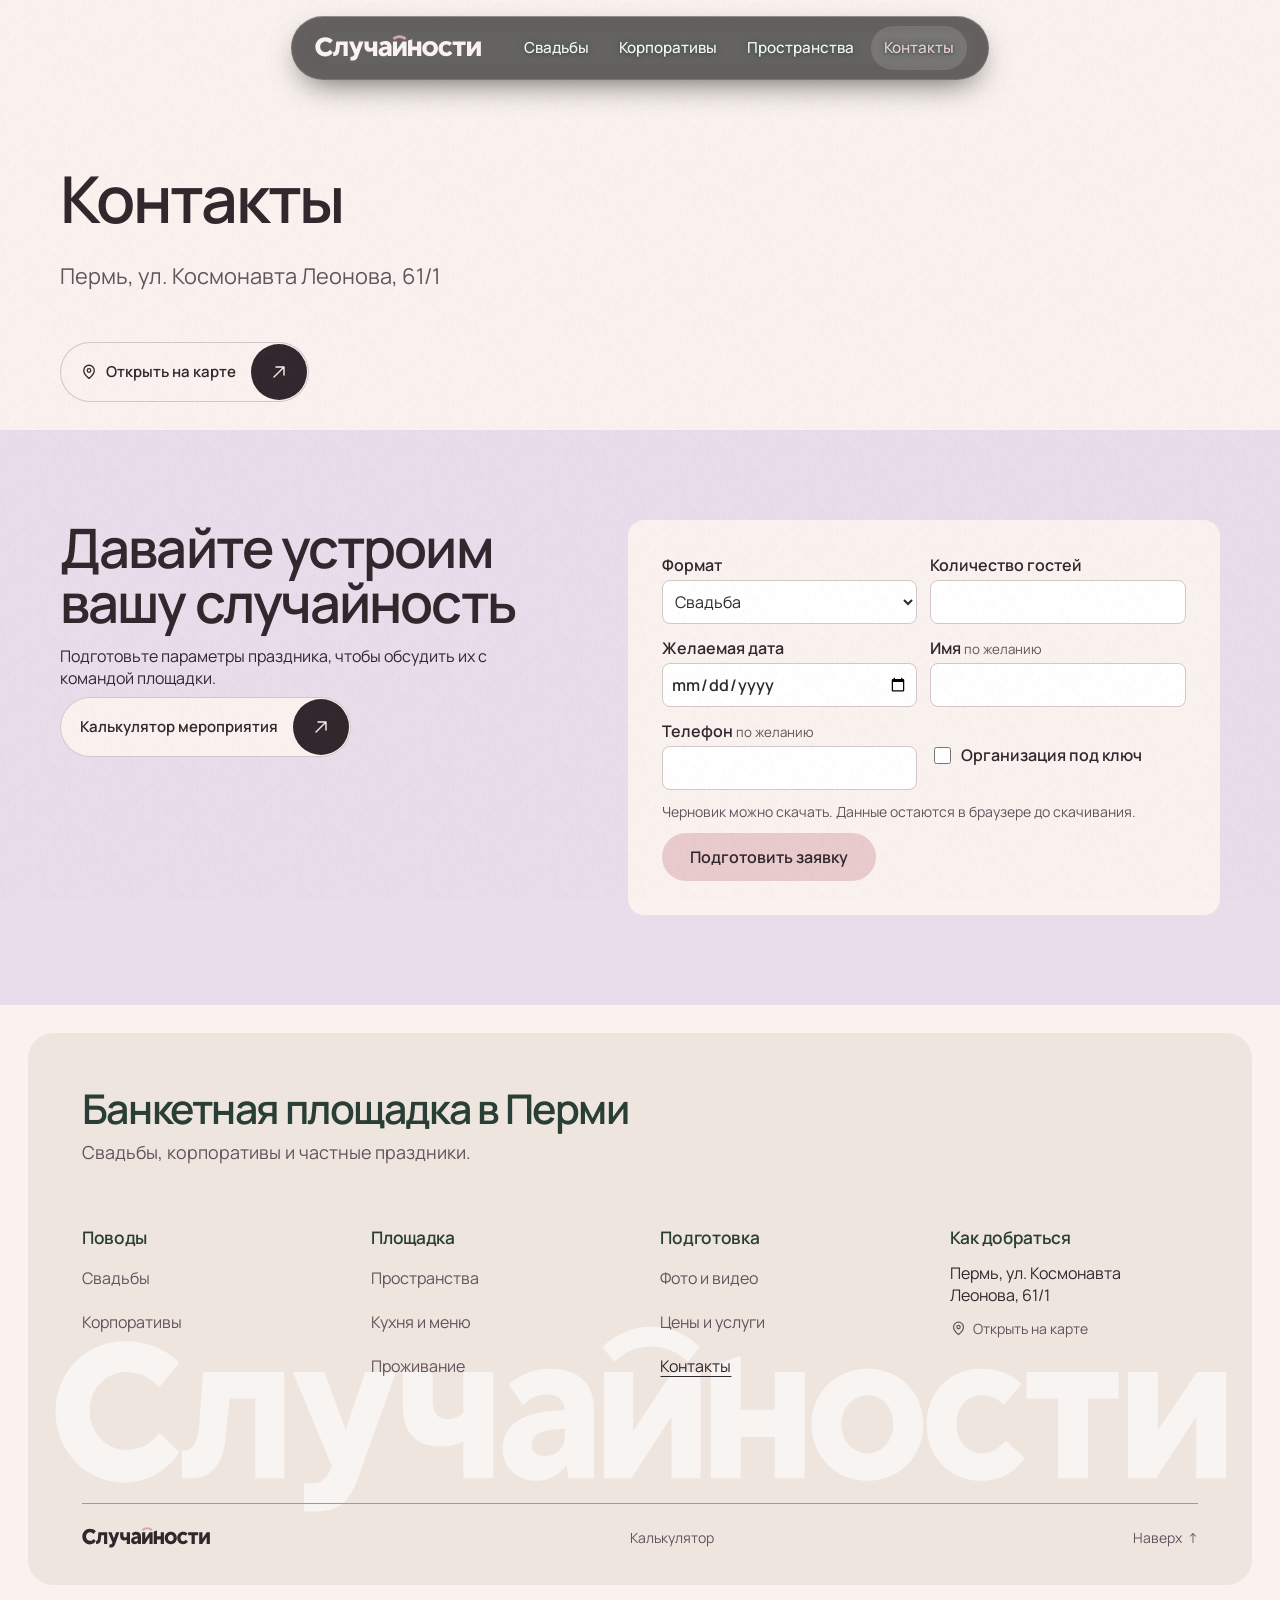
==== commit 1a9fd53b: "Refine the hero, glass navigation and mobile stage lighting" ====
--- a/contacts/index.html
+++ b/contacts/index.html
@@ -8,10 +8,10 @@
   <meta name="description" content="Адрес банкетной площадки Случайности и параметры заявки.">
   <title>Контакты · Случайности</title>
 
-  <link rel="stylesheet" href="../prototype/site-effects.css?v=3">
+  <link rel="stylesheet" href="../prototype/site-effects.css?v=4">
   <link rel="preload" href="../prototype/fonts/manrope-cyrillic.woff2" as="font" type="font/woff2" crossorigin>
   <link rel="stylesheet" href="../prototype/fonts/fonts.css?v=2">
-  <link rel="stylesheet" href="../prototype/site.css?v=19">
+  <link rel="stylesheet" href="../prototype/site.css?v=20">
 
 
   <script src="../prototype/site.js?v=9" defer></script>
--- a/prototype/site-effects.css
+++ b/prototype/site-effects.css
@@ -61,9 +61,9 @@
 
 .glass.glass-nav,
 .glass-svg .glass.glass-nav {
-  background: color-mix(in srgb, var(--de-void) 40%, transparent);
+  background: color-mix(in srgb, var(--de-void) 36%, transparent);
 }
 
 .site-header[data-light] .glass.glass-nav {
-  background: color-mix(in srgb, var(--de-void) 68%, transparent);
+  background: color-mix(in srgb, var(--de-void) 63%, transparent);
 }
--- a/prototype/site.css
+++ b/prototype/site.css
@@ -373,6 +373,7 @@
 .feature-film .feature-image, .feature-film::before { position: absolute; z-index: -2; inset: 0; width: 100%; height: 100%; border-radius: 0; object-position: 50% 50%; }
 .feature-film::before { content: ''; z-index: -1; background: linear-gradient(90deg, rgb(13 19 15 / .82), rgb(13 19 15 / .47) 40%, transparent 70%), linear-gradient(0deg, rgb(13 19 15 / .58), transparent 36%); }
 .stage-lights { position: absolute; inset: 0; z-index: -2; width: 100%; height: 100%; pointer-events: none; }
+.stage-lights-mobile { display: none; }
 .feature-film .feature-image { z-index: -3; }
 .feature-film h2 { max-width: 14ch; font-size: clamp(2.8rem, 7vw, 6rem); text-wrap: balance; }
 .stage-icon.detail-icon { width: clamp(44px, 4.5vw, 66px); margin-bottom: clamp(12px, 1.5vw, 22px); background: var(--accent); }
@@ -417,7 +418,7 @@
   grid-template-areas: "photo heading" "photo details";
   grid-template-rows: 1fr 1fr;
   align-items: center;
-  gap: 15px clamp(36px, 6vw, 90px);
+  gap: 15px clamp(48px, 6.9vw, 102px);
 }
 .stay-inner h2 { grid-area: heading; align-self: end; max-width: 16ch; font-size: clamp(2rem, 3.65vw, 4.4rem); text-wrap: wrap; }
 .stay-inner h2 span { display: block; }
@@ -428,7 +429,7 @@
 .stay-details > p { max-width: 38ch; color: var(--muted); margin-bottom: 16px; font-size: clamp(1rem, 1.35vw, 1.25rem); }
 .stay-count {
   position: absolute;
-  right: -7%;
+  right: -11%;
   bottom: 12%;
   isolation: isolate;
   display: grid;
@@ -654,16 +655,49 @@
   .gift p, .gift:first-child p { color: var(--muted); font-size: .93rem; line-height: 1.35; }
   .feature-film .feature-image { object-position: 74% center; }
   .feature-film::before { background: linear-gradient(0deg, var(--photo-shade) 2%, rgb(19 26 22 / .8) 45%, transparent 88%); }
+  .stage-lights { display: none; }
+  .stage-lights-mobile {
+    position: absolute;
+    inset: 0;
+    z-index: 0;
+    width: 100%;
+    height: 100%;
+    pointer-events: none;
+    mix-blend-mode: screen;
+  }
+  .feature-film .feature-copy { position: relative; z-index: 1; }
   .feature-film h2 { max-width: 16ch; font-size: clamp(1.9rem, 9.4vw, 3.75rem); }
   .stay-inner { grid-template-columns: minmax(0, 1fr); grid-template-areas: "heading" "photo" "details"; grid-template-rows: auto; row-gap: 20px; }
   .stay-inner h2 { max-width: none; font-size: clamp(1.2rem, 6.15vw, 3rem); }
-  .stay-count { right: auto; left: 7%; bottom: -62px; }
+  .stay-count { right: 8%; bottom: -62px; }
   .stay-details { padding-top: 49px; }
   .photo-grid { grid-template-columns: repeat(2, minmax(0, 1fr)); }
   .home-gallery .photo-grid { grid-template-columns: repeat(2, minmax(0, 1fr)); }
   .home-gallery .photo-grid figure:first-child { grid-column: span 2; margin-top: 0; rotate: -1.4deg; }
   .home-gallery .photo-grid figure:first-child img { aspect-ratio: 1.64; }
   .home-gallery .photo-grid figure:last-child { margin-top: 8%; }
+}
+
+@media (max-width: 760px) and (prefers-reduced-motion: no-preference) {
+  .stage-lights-mobile.ready { display: block; }
+  .stage-beam {
+    opacity: .82;
+    filter: blur(3px);
+    transform: rotate(var(--beam-rest));
+    transform-origin: 0 0;
+  }
+  .stage-beam-left { --beam-rest: 20deg; --beam-start: -19deg; --beam-sweep: 38deg; }
+  .stage-beam-center { --beam-rest: -10deg; --beam-start: 21deg; --beam-sweep: -24deg; }
+  .stage-beam-right { --beam-rest: -28deg; --beam-start: 14deg; --beam-sweep: -41deg; }
+  .stage-lights-mobile.in-view .stage-beam {
+    animation: stage-sweep 4.4s ease-in-out both;
+  }
+}
+
+@keyframes stage-sweep {
+  0% { transform: rotate(var(--beam-start)); opacity: .22; }
+  47% { transform: rotate(var(--beam-sweep)); opacity: .97; }
+  100% { transform: rotate(var(--beam-rest)); opacity: .82; }
 }
 @media (max-width: 900px) {
   .hospitality { grid-template-columns: 46px minmax(0, 1fr); }
